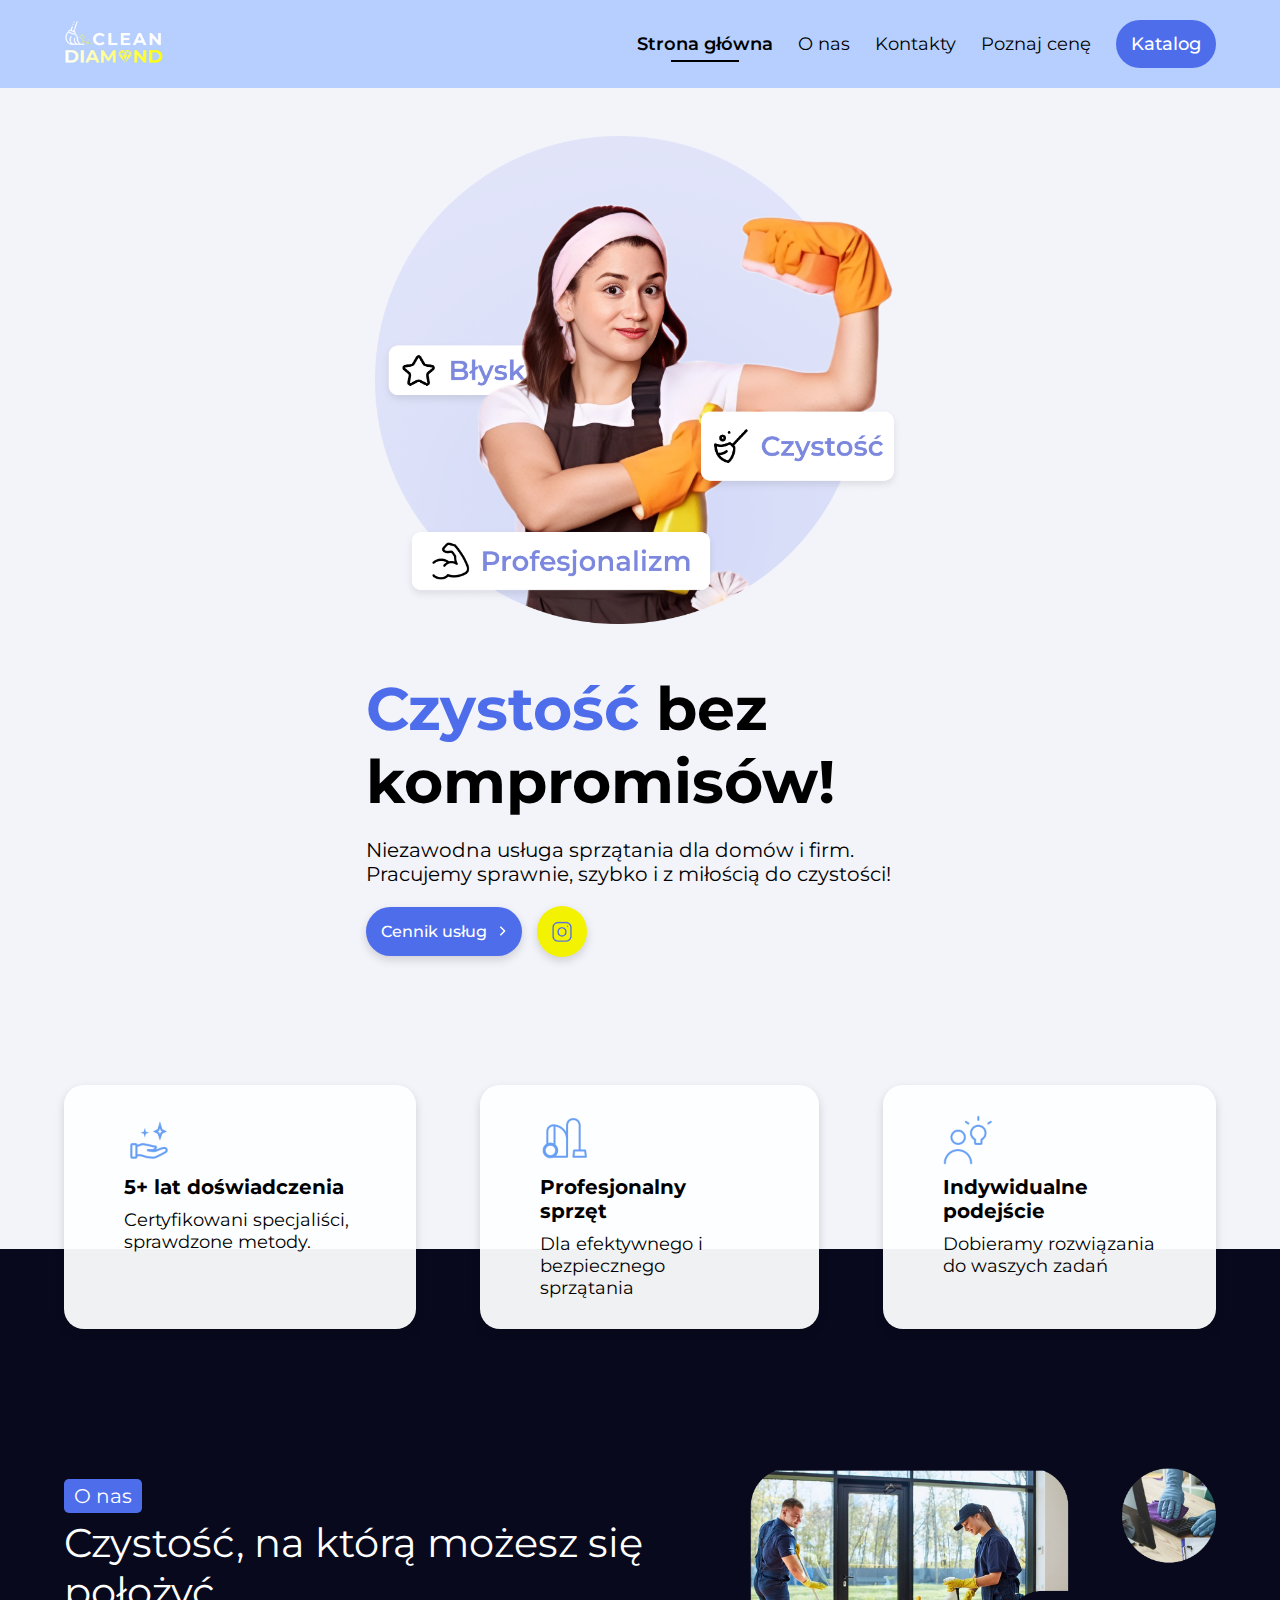
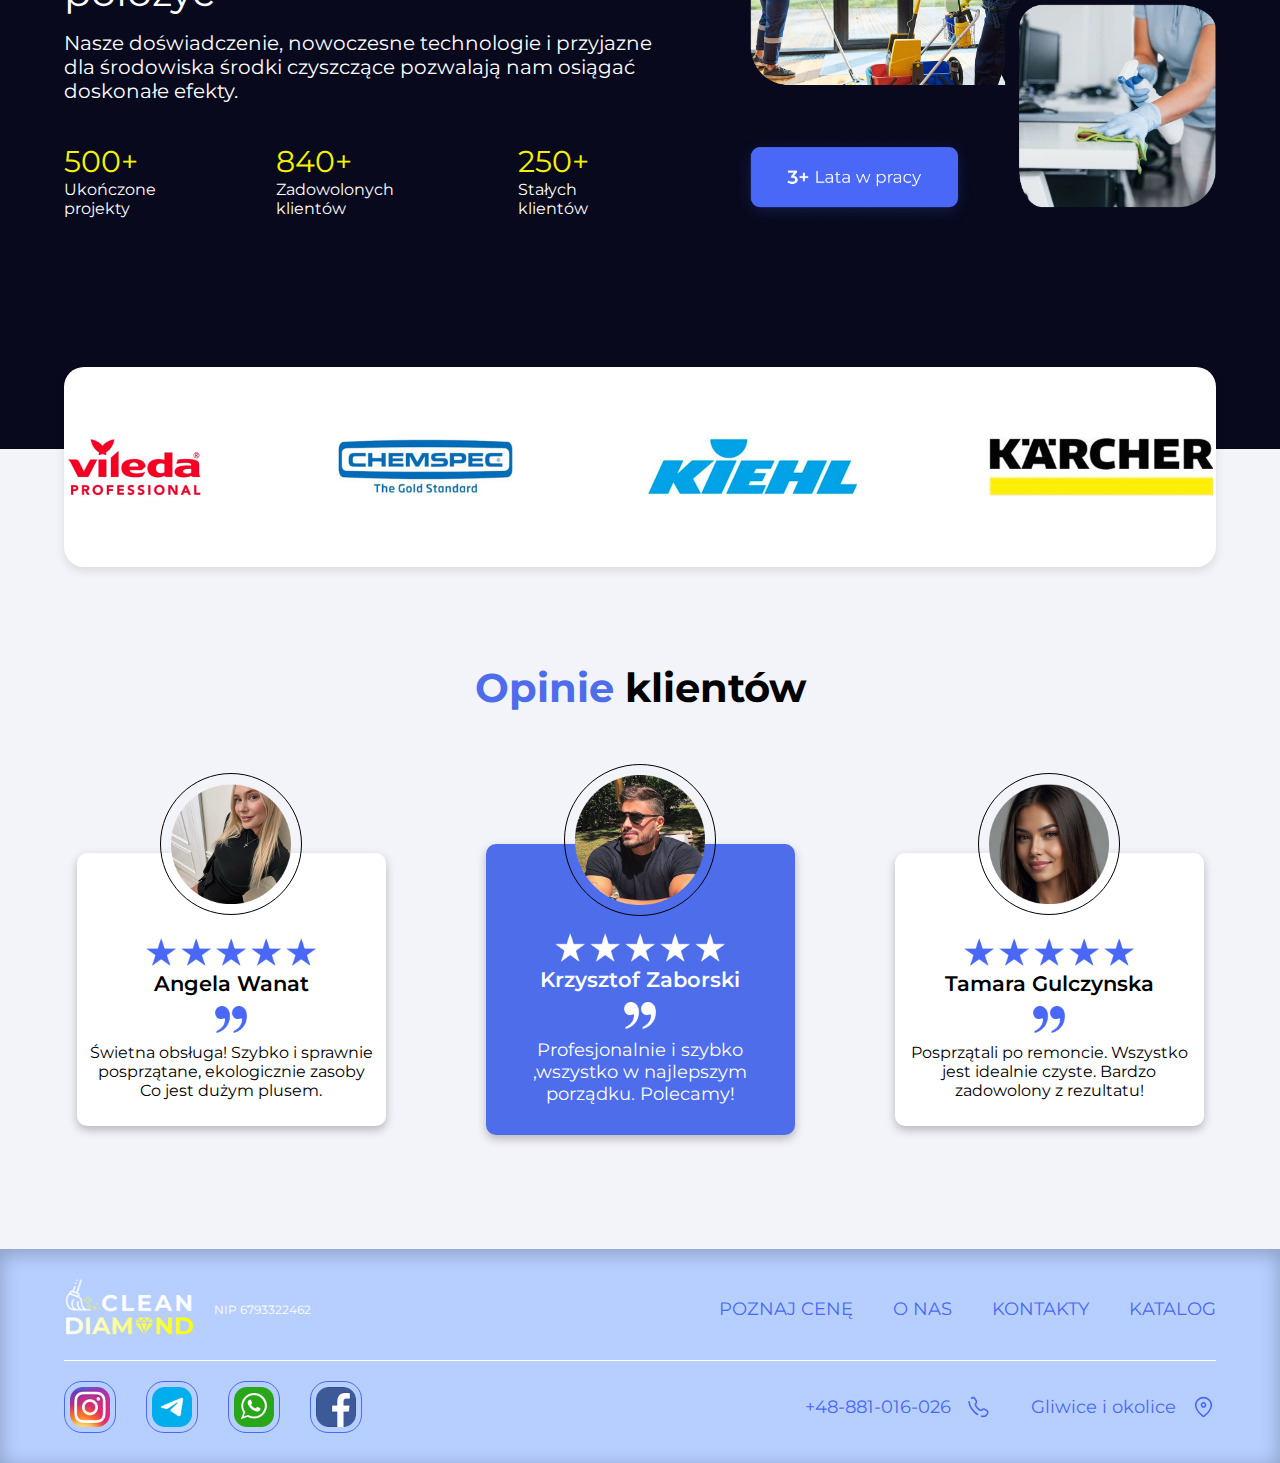
==== index.html @ 306d8b42 "fix" ====
<!DOCTYPE html>
<html lang="en">

<head>
  <meta charset="UTF-8">
  <meta name="viewport" content="width=device-width, initial-scale=1.0">
  <title>Clean Diamond</title>
  <link rel="stylesheet" href="css/index.css">
  <link rel="stylesheet" href="css/styles.css">
</head>

<body>
  <header class="header__wrapper">
    <div class="container">
      <nav class="navbar">
        <div class="navbar__logo">
          <img src="imgs/logo.png" alt="">
        </div>
        <div class="navbar__info">
          <a class="navbar__info_number" href="tel:+48881016026">
            <p class="navbar__info_number_phone">+48-881-016-026</p>
            <img src="icons/phone.svg" alt="">
          </a>
          <a class="navbar__info_location" href="https://www.google.com/maps" target="_blank">
            <p class="navbar__info_location_text">Gliwice i okolice</p>
            <img src="icons/location.png" alt="">
          </a>
        </div>
        <div class="navbar__buttons">
          <ul class="navbar__links">
            <a href="index.html" class="navbar__link navbar__active">
              <li>Strona główna</li>
            </a>
            <a href="pages/about.html" class="navbar__link">
              <li>O nas</li>
            </a>
            <a href="pages/contact.html" class="navbar__link">
              <li>Kontakty</li>
            </a>
            <a href="pages/priceCalculator.html" class="navbar__link">
              <li>Poznaj cenę</li>
            </a>
            <a class="navbar__btn" href="pages/services.html">Katalog</a>
          </ul>
        </div>
        <button class="navbar__burger_btn">
          <img src="icons/burger_icon.png" alt="">
        </button>
      </nav>
    </div>
    <div class="header__mini_wrapper">
      <div class="header__mini_container">
        <a class="header__mini_catalog_btn" href="pages/services.html">Katalog</a>
        <div class="headerr__mini_links_container">
          <a class="header__mini_link" href="index.html">
            <div class="header__mini_link_info">
              <img src="icons/home_icon.png" alt="">
              <p class="header__mini_link_info_text header__mini_active">Strona główna</p>
            </div>
            <img src="icons/arrow_right.svg" alt="">
          </a>
          <a class="header__mini_link" href="pages/about.html">
            <div class="header__mini_link_info">
              <img src="icons/info_icon.png" alt="">
              <p class="header__mini_link_info_text">O nas</p>
            </div>
            <img src="icons/arrow_right.svg" alt="">
          </a>
          <a class="header__mini_link" href="pages/contact.html">
            <div class="header__mini_link_info">
              <img src="icons/phone_icon.svg" alt="">
              <p class="header__mini_link_info_text">Kontakty</p>
            </div>
            <img src="icons/arrow_right.svg" alt="">
          </a>
          <a class="header__mini_link" href="pages/priceCalculator.html">
            <div class="header__mini_link_info">
              <img src="icons/calculator_icon.png" alt="">
              <p class="header__mini_link_info_text">Poznaj cenę</p>
            </div>
            <img src="icons/arrow_right.svg" alt="">
          </a>
          <a class="header__mini_link" href="tel:+48881016026">
            <div class="header__mini_info_number">
              <p class="header__mini_info_number_phone">+48-881-016-026</p>
              <img src="icons/phone.svg" alt="">
            </div>
          </a>
          <a class="header__mini_link" href="https://www.google.com/maps" target="_blank">
            <div class="header__mini_info_location">
              <p class="header__mini_info_location_text">Gliwice i okolice</p>
              <img src="icons/location.png" alt="">
            </div>
          </a>
        </div>
      </div>
    </div>
  </header>
  <section class="hero__wrapper_home">
    <div class="container hero__container_home">
      <div class="hero__container_content_home">
        <div class="hero__info_container_home">
          <h1 class="hero__info_title_home"><span>Czystość</span> bez kompromisów!</h1>
          <p class="hero__info_desc_home">Niezawodna usługa sprzątania dla domów i firm. Pracujemy sprawnie, szybko i z miłością do czystości!</p>
          <div class="hero__info_btns_home">
            <a href="#" class="hero__info_price_btn_home">
              <p class="hero__info_price_btn_text">Cennik usług</p>
              <img src="icons/arrow_right_white.svg" alt="">
            </a>
            <a href="#" class="hero__info_inst_btn_home">
              <img src="icons/instagram_blue.png" alt="">
            </a>
          </div>
        </div>
        <div class="hero__img_container_home">
          <img src="imgs/home_hero_img.png" alt="">
        </div>
      </div>
      <div class="experience__cards_container">
        <div class="experience__card">
          <img src="icons/hand_icon.png" alt="">
          <h5 class="experience__card_title">5+ lat doświadczenia</h5>
          <p class="experience__card_desc">Certyfikowani specjaliści, sprawdzone metody.</p>
        </div>
        <div class="experience__card">
          <img src="icons/vacuum_cleaner_icon.png" alt="">
          <h5 class="experience__card_title">Profesjonalny sprzęt</h5>
          <p class="experience__card_desc">Dla efektywnego 
            i bezpiecznego sprzątania</p>
        </div>
        <div class="experience__card">
          <img src="icons/idea_icon.png" alt="">
          <h5 class="experience__card_title">Indywidualne podejście</h5>
          <p class="experience__card_desc">Dobieramy rozwiązania do waszych zadań</p>
        </div>
      </div>
    </div>
  </section>
  <section class="experience__wrapper">
    <div class="container experience__container">
      <div class="experience__info_container">
        <div class="experience__info_text_container">
          <div class="experience__info_top_text">
            <div class="experience__info_text_title_container">
              <p class="experience__info_text_about">O nas</p>
              <h4 class="experience__info_text_title">Czystość, na którą możesz się położyć</h4>
            </div>
            <p class="experience__info_text_desc">Nasze doświadczenie, nowoczesne technologie i przyjazne dla środowiska środki czyszczące pozwalają nam osiągać doskonałe efekty.</p>
          </div>
          <div class="experience__info_experience_container">
            <div class="experience__info_experience">
              <h4 class="experience__info_experience_title">500+</h4>
              <p class="experience__info_experience_desc">Ukończone projekty</p>
            </div>
            <div class="experience__info_experience">
              <h4 class="experience__info_experience_title">840+</h4>
              <p class="experience__info_experience_desc">Zadowolonych klientów</p>
            </div>
            <div class="experience__info_experience">
              <h4 class="experience__info_experience_title">250+</h4>
              <p class="experience__info_experience_desc">Stałych  klientów</p>
            </div>
          </div>
        </div>

        <div class="experience__info_img_container">
          <img src="imgs/experience_img.png" alt="">
        </div>
      </div>
    </div>
  </section>
  <section class="reviews__wrapper">
    <div class="container reviews__container">
      <div class="experience__companies_container">
        <div class="experience__company">
          <img src="imgs/vileda_img.png" alt="">
        </div>
        <div class="experience__company">
          <img src="imgs/chempspec_img.png" alt="">
        </div>
        <div class="experience__company">
          <img src="imgs/kiehl_img.png" alt="">
        </div>
        <div class="experience__company">
          <img src="imgs/karcher_img.png" alt="">
        </div>
      </div>
      <div class="reviews__content">
        <h4 class="reviews__title"><span>Opinie</span> klientów</h4>
        <div class="reviews__cards__container">
          <div class="review__card">
            <div class="review__card_img">
              <img src="imgs/blone_woman_img.png" alt="">
            </div>
            <div class="review__name">
              <div class="review__rating">
                <img src="icons/star_icon.png" alt="">
                <img src="icons/star_icon.png" alt="">
                <img src="icons/star_icon.png" alt="">
                <img src="icons/star_icon.png" alt="">
                <img src="icons/star_icon.png" alt="">
              </div>
            <h4 class="review__person_name">Angela Wanat</h4>
            </div>
            <img src="icons/quotes_icon.png" alt="">
            <p class="review__text">Świetna obsługa! Szybko i sprawnie posprzątane, ekologicznie zasoby Co jest dużym plusem.</p>
          </div>
          <div class="review__card review__card_main">
            <div class="review__card_img">
              <img src="imgs/review_guy_img.png" alt="">
            </div>
            <div class="review__name">
              <div class="review__rating">
                <img src="icons/star_white_icon.png" alt="">
                <img src="icons/star_white_icon.png" alt="">
                <img src="icons/star_white_icon.png" alt="">
                <img src="icons/star_white_icon.png" alt="">
                <img src="icons/star_white_icon.png" alt="">
              </div>
            <h4 class="review__person_name review__person_name_main">Krzysztof Zaborski</h4>
            </div>
            <img src="icons/quotes_white_icon.png" alt="">
            <p class="review__text review__text_main">Profesjonalnie i szybko ,wszystko w najlepszym porządku. Polecamy!</p>
          </div>
          <div class="review__card">
            <div class="review__card_img">
              <img src="imgs/brunette_woman_img.png" alt="">
            </div>
            <div class="review__name">
              <div class="review__rating">
                <img src="icons/star_icon.png" alt="">
                <img src="icons/star_icon.png" alt="">
                <img src="icons/star_icon.png" alt="">
                <img src="icons/star_icon.png" alt="">
                <img src="icons/star_icon.png" alt="">
              </div>
            <h4 class="review__person_name">Tamara Gulczynska</h4>
            </div>
            <img src="icons/quotes_icon.png" alt="">
            <p class="review__text">Posprzątali po remoncie. Wszystko jest idealnie  czyste. Bardzo zadowolony z rezultatu!</p>
          </div>
        </div>
      </div>
    </div>
  </section>
  <footer class="footer__wrapper">
    <div class="container footer__container">
      <div class="footer__top">
        <div class="footer__top_logo">
          <img src="imgs/logo.png" alt="">
          <p class="footer__top_nip">NIP <span>679</span><span>332</span><span>2462</span></p>
        </div>
        <div class="footer__links_top">
          <a class="footer__link_top" href="pages/priceCalculator.html">Poznaj cenę</a>
          <a class="footer__link_top" href="pages/about.html">O nas</a>
          <a class="footer__link_top" href="pages/contact.html">Kontakty</a>
          <a class="footer__link_top" href="pages/services.html">Katalog</a>
        </div>
      </div>
      <div class="footer__divider"></div>
      <div class="footer__bottom">
        <div class="footer__bottom_socials">
          <a class="footer__bottom_social" href="#">
            <img src="icons/instagram_default.png" alt="">
          </a>
          <a class="footer__bottom_social" href="#">
            <img src="icons/telegram_default.png" alt="">
          </a>
          <a class="footer__bottom_social" href="#">
            <img src="icons/whatapp_default.png" alt="">
          </a>
          <a class="footer__bottom_social" href="#">
            <img src="icons/facebook_default.png" alt="">
          </a>
        </div>
        <div class="footer__links_bottom">
          <a class="footer__link_bottom" href="tel:+48881016026">
            <p class="footer__link_phone"><span>+48-881</span><span>-016-026</span></p>
            <img src="icons/phone_darkblue_icon.svg" alt="">
          </a>
          <a class="footer__link_bottom" href="https://www.google.com/maps" target="_blank">
            <p class="footer__link_location">Gliwice i okolice</p>
            <img src="icons/location_darkblue_icon.svg" alt="">
          </a>
        </div>
      </div>
    </div>
  </footer>

  <script src="js/navbarHandler.js" defer></script>

</body>

</html>
---- css/index.css ----
@import url('https://fonts.googleapis.com/css2?family=Montserrat:ital,wght@0,100..900;1,100..900&display=swap');

:root {
  --clr-white: #fff;
  --clr-black: #000;
  --clr-lightblue: #B6CFFF;
  --clr-blue: #4D6DEB;
  --clr-darkblue: #08091D;
  --clr-grey: #F3F3FA;
  --clr-darkgrey: #888888;
  --clr-yellow: #F3F301;
  --clr-lightgreen: #ECF2F0;
}

* {
  margin: 0;
  padding: 0;
  font-family: "Montserrat", serif;
  list-style: none;
  text-decoration: none;
  box-sizing: border-box;
}

html, body {
  margin: 0;
  padding: 0;
  height: 100%;
}

html {
  scroll-behavior: smooth;
}

html::-webkit-scrollbar {
  display: none;
}

body {
  background-color: var(--clr-grey);
}

a {
  color: var(--clr-black);
}

img,
picture,
video,
canvas,
svg {
  display: block;
  max-width: 100%;
  user-select: none;
  -webkit-user-drag: none;
}

button {
  display: inline-block;
  padding: 0;
  border: none;
  background: none;
  cursor: pointer;
}

.container {
  height: 100%;
  width: 100%;
  margin-left: auto;
  margin-right: auto;
  padding: 0 4rem;
}

.overflow_hidden {
  overflow: hidden;
}

@media (min-width: 475px) {
  .container {
    max-width: 475px;
  }
}

@media (min-width: 640px) {
  .container {
    max-width: 640px;
  }
}

@media (min-width: 768px) {
  .container {
    max-width: 768px;
  }
}

@media (min-width: 1024px) {
  .container {
    max-width: 1024px;
  }
}

@media (min-width: 1280px) {
  .container {
    max-width: 1280px;
  }
}

@media (min-width: 1536px) {
  .container {
    max-width: 1536px;
  }
}
---- css/styles.css ----
.header__wrapper {
  background-color: var(--clr-lightblue);
  height: 88px;
  width: 100%;
  z-index: 10;
}

.navbar {
  display: flex;
  align-items: center;
  justify-content: space-between;
  position: relative;
  height: 100%;
}

.navbar__logo img {
  width: 100%;
  height: 100%;
  max-width: 100px;
  max-height: 47px;
}

.navbar__info {
  display: flex;
  align-items: center;
  gap: 40px;
}

.navbar__info_number,
.navbar__info_location {
  display: flex;
  align-items: center;
  gap: 15px;
}

.navbar__info_number img,
.navbar__info_location img {
  width: 100%;
  height: 100%;
  max-width: 25px;
  max-height: 25px;
}

.navbar__info_number_phone,
.navbar__info_location_text {
  text-wrap: nowrap;
  font-size: 18px;
}

.navbar__buttons {
  display: flex;
  align-items: center;
}

.navbar__links {
  display: flex;
  align-items: center;
  height: 100%;
  gap: 25px;
}

.navbar__link {
  font-size: 18px;
  font-weight: 400;
  padding: 5px 0;
  position: relative;
  text-decoration: none;
}

.navbar__link::after {
  content: "";
  position: absolute;
  bottom: -2px;
  left: 50%;
  width: 0;
  height: 2px;
  background-color: var(--clr-black);
  transition: width 0.3s ease-in-out, left 0.3s ease-in-out;
}

.navbar__link:hover::after {
  width: 50%;
  left: 25%;
}

.navbar__active {
  font-weight: 600;
  position: relative;
}

.navbar__active::after {
  content: "";
  position: absolute;
  bottom: -2px;
  left: 25%;
  width: 50%;
  height: 2px;
  background-color: var(--clr-black);
}

.navbar__active:hover::after {
  width: 50%;
  left: 25%;
}

.navbar__btn {
  background-color: var(--clr-blue);
  border-radius: 45px;
  padding: 13px 15px;
  font-size: 18px;
  color: var(--clr-white);
  font-weight: 500;
}

.navbar__burger_btn {
  display: none;
}

.header__mini_wrapper {
  display: none;
  position: absolute;
  width: 100%;
  height: 100%;
  justify-content: center;
  background-color: rgba(243, 243, 250, 0.95);
  z-index: 10;
}

.header__mini_wrapper.open {
  display: flex;
}

.header__mini_container {
  width: 100%;
  padding: 20px;
  display: flex;
  flex-direction: column;
  gap: 20px;
}

.header__mini_catalog_btn {
  text-align: center;
  background-color: var(--clr-blue);
  color: var(--clr-white);
  border-radius: 5px;
  font-size: 18px;
  padding: 13px 55px;
  font-weight: 500;
}

.headerr__mini_links_container {
  display: flex;
  flex-direction: column;
  gap: 10px;
}

.header__mini_link {
  display: flex;
  align-items: center;
  justify-content: space-between;
  padding: 10px 20px;
  background-color: var(--clr-white);
  border-radius: 5px;
}

.header__mini_link > img {
  width: 100%;
  height: 100%;
  max-width: 15px;
  max-height: 30px;
}

.header__mini_link_info {
  display: flex;
  align-items: center;
  gap: 10px;
}

.header__mini_link_info img {
  width: 100%;
  height: 100%;
  max-width: 30px;
  max-height: 30px;
}

.header__mini_link_info_text {
  font-size: 18px;
}

.header__mini_active {
  font-weight: 600;
}

.header__mini_info {
  display: flex;
  flex-direction: column;
  gap: 5px;
}

.header__mini_info_number,
.header__mini_info_location {
  display: flex;
  align-items: center;
  justify-content: center;
  gap: 15px;
  flex: 1;
}

.header__mini_info_number img,
.header__mini_info_location img {
  width: 100%;
  height: 100%;
  max-width: 20px;
  max-height: 20px;
}

.hero__wrapper_home {
  display: flex;
}

.hero__container_home {
  display: flex;
  flex-direction: column;
}

.hero__container_content_home {
  min-height: 650px;
  height: auto;
  display: flex;
  align-items: center;
  justify-content: space-between;
  gap: 3rem;
}

.hero__img_container_home img {
  width: 100%;
  height: 100%;
  max-width: 531px;
  max-height: 531px;
}

.hero__info_container_home {
  display: flex;
  flex-direction: column;
  gap: 20px;
  max-width: 549px;
  width: 100%;
}

.hero__info_title_home {
  font-size: 60px;
  width: 100%;
  overflow-wrap: anywhere;
}

.hero__info_title_home span {
  color: var(--clr-blue);
}

.hero__info_desc_home {
  font-size: 20px;
}

.hero__info_btns_home {
  display: flex;
  align-items: center;
  gap: 15px;
}

.hero__info_price_btn_home {
  display: flex;
  align-items: center;
  background-color: var(--clr-blue);
  padding: 15px;
  color: var(--clr-white);
  border-radius: 45px;
  gap: 10px;
  font-weight: 500;
  box-shadow: 0 4px 10px rgba(0, 0, 0, 0.15);
}

.hero__info_inst_btn_home {
  background-color: var(--clr-yellow);
  flex-shrink: 0;
  border-radius: 45px;
  padding: 13px;
  box-shadow: 0 4px 10px rgba(0, 0, 0, 0.15);
}

.hero__info_price_btn_home img {
  width: 100%;
  height: 100%;
  max-width: 10px;
  max-height: 20px;
}

.hero__info_inst_btn_home img {
  width: 100%;
  height: 100%;
  max-width: 25px;
  max-height: 25px;
}

.experience__wrapper {
  background-color: var(--clr-darkblue);
}

.experience__container {
  display: flex;
  flex-direction: column;
  justify-content: center;
  min-height: 800px;
  height: auto;
}

.experience__cards_container {
  position: relative;
  display: flex;
  justify-content: space-between;
  transform: translateY(5rem);
}

.experience__cards_container img {
  width: fit-content;
}

.experience__card {
  max-width: 382px;
  display: flex;
  flex-direction: column;
  gap: 10px;
  background-color: rgba(253, 254, 255, 0.95);
  border-radius: 20px;
  padding: 30px 60px;
  box-shadow: 0 4px 10px rgba(0, 0, 0, 0.15);
}

.experience__card img {
  width: 100%;
  height: 100%;
  max-width: 50px;
  max-height: 50px;
}

.experience__card_title {
  font-size: 20px;
}

.experience__card_desc {
  font-size: 18px;
}

.experience__info_container {
  display: flex;
  align-items: center;
  justify-content: space-between;
}

.experience__info_text_container {
  max-width: 609px;
  display: flex;
  flex-direction: column;
  gap: 40px;
}

.experience__info_top_text {
  display: flex;
  flex-direction: column;
  gap: 15px;
}

.experience__info_text_title_container {
  display: flex;
  flex-direction: column;
  gap: 5px;
}

.experience__info_text_about {
  background-color: var(--clr-blue);
  border-radius: 5px;
  padding: 5px 10px;
  color: var(--clr-white);
  width: fit-content;
  font-size: 20px;
}

.experience__info_text_title {
  color: var(--clr-white);
  font-size: 40px;
  font-weight: 400;
}

.experience__info_text_desc {
  font-size: 20px;
  color: var(--clr-white);
}

.experience__info_img_container {
  flex-shrink: 0;
}

.experience__info_img_container img {
  width: 100%;
  height: 100%;
  max-width: 494px;
  max-height: 361px;
}

.experience__info_experience_container {
  display: flex;
  align-items: center;
  width: 100%;
  gap: 50px;
}

.experience__info_experience {
  display: flex;
  flex-direction: column;
}

.experience__info_experience_title {
  color: var(--clr-yellow);
  font-size: 30px;
  font-weight: 400;
}

.experience__info_experience_desc {
  font-size: 16px;
  color: var(--clr-white);
  max-width: 90%;
}

.experience__companies_container {
  left: 0;
  top: 0;
  position: relative;
  transform: translateY(-6rem);
  width: 100%;
  background-color: var(--clr-white);
  display: flex;
  align-items: center;
  justify-content: center;
  flex-wrap: wrap;
  gap: 130px;
  border-radius: 20px;
  padding: 70px 0;
  box-shadow: 0 4px 10px rgba(0, 0, 0, 0.1);
}

.experience__company img {
  width: 100%;
  height: 100%;
  max-width: 226px;
  max-height: 60px;
}

.reviews__wrapper {
  min-height: 800px;
  height: auto;
  display: flex;
}

.reviews__container {
  position: relative;
  display: flex;
  flex-direction: column;
  justify-content: center;
  height: auto;
}

.reviews__content {
  display: flex;
  flex-direction: column;
  justify-content: center;
  align-items: center;
  padding: 0 0 100px 0;
  gap: 20px;
  position: relative;
}

.reviews__title {
  font-size: 40px;
  text-align: center;
  margin-bottom: 7rem;
}

.reviews__title span {
  color: var(--clr-blue);
}

.reviews__cards__container {
  display: flex;
  flex-wrap: wrap;
  align-items: center;
  justify-content: center;
  gap: 40px;
}

.review__card {
  display: flex;
  align-items: center;
  justify-content: center;
  flex-direction: column;
  gap: 10px;
  background-color: var(--clr-white);
  border-radius: 10px;
  position: relative;
  padding: 80px 10px 20px 10px;
  width: 100%;
  height: 100%;
  max-width: 309px;
  height: 273px;
  box-shadow: 0 4px 10px rgba(0, 0, 0, 0.25);
}

.review__card img {
  width: 100%;
  height: 100%;
  max-width: 44px;
  max-height: 27px;
}

.review__card_main {
  background-color: var(--clr-blue);
  height: 100%;
  height: 291px;
}

.review__card_img img {
  width: 100%;
  height: 100%;
  max-width: 120px;
  max-height: 120px;
}

.review__card_main > .review__card_img img {
  width: 100%;
  height: 100%;
  max-width: 130px;
  max-height: 130px;
}

.review__card_img {
  position: absolute;
  top: -5rem;
  padding: 10px;
  border-radius: 100px;
  border: 1px solid var(--clr-black);
  width: fit-content;
}

.review__name {
  display: flex;
  flex-direction: column;
  align-items: center;
  gap: 5px;
}

.review__rating {
  display: flex;
  align-items: center;
  justify-content: center;
  flex-wrap: wrap;
  width: 100%;
  max-width: 170px;
  gap: 5px;
}

.review__rating img {
  width: 100%;
  height: 100%;
  max-width: 30px;
  max-height: 30px;
}

.review__person_name {
  font-size: 21px;
  text-align: center;
  font-weight: 600;
}

.review__person_name_main {
  color: var(--clr-white);
}

.review__text {
  font-size: 16px;
  color: var(--clr-black);
  text-align: center;
}

.review__text_main {
  color: var(--clr-white);
  font-size: 18px;
}

.footer__wrapper {
  display: flex;
  align-items: center;
  padding: 30px 0;
  box-shadow: inset 0 4px 20px rgba(0, 0, 0, 0.25);
  background-color: var(--clr-lightblue);
  min-height: 186px;
}

.footer__container {
  display: flex;
  flex-direction: column;
  gap: 20px;
}

.footer__top,
.footer__bottom {
  display: flex;
  align-items: center;
  justify-content: space-between;
}

.footer__top_logo {
  display: flex;
  align-items: center;
  gap: 20px;
}

.footer__top_logo img {
  width: 100%;
  height: 100%;
  max-width: 130px;
  max-height: 62px;
}

.footer__top_nip {
  color: #FDFDFD;
  font-size: 12px;
}

.footer__links_top,
.footer__links_bottom {
  display: flex;
  align-items: center;
  gap: 40px;
}

.footer__link_top {
  text-transform: uppercase;
}

.footer__link_top,
.footer__link_bottom {
  color: #4968F7;
  font-size: 18px;
  display: flex;
  align-items: center;
  gap: 15px;
}

.footer__divider {
  width: 100%;
  height: 1px;
  background-color: var(--clr-white);
}

.footer__bottom_socials {
  display: flex;
  align-items: center;
  gap: 30px;
}

.footer__bottom_social {
  padding: 5px;
  border-radius: 18px;
  border: 1px solid #4968F7;
}

.footer__bottom_social img {
  width: 100%;
  height: 100%;
  max-width: 40px;
  max-height: 40px;
}

.navbar__info_number img,
.navbar__info_location img {
  width: 100%;
  height: 100%;
  max-width: 25px;
  max-height: 25px;
}

.services__wrapper {
  margin-top: 60px;
  margin-bottom: 60px;
}

.services__container {
  display: flex;
  flex-direction: column;
  gap: 50px;
}

.services__content_container {
  display: flex;
  gap: 100px;
}

.services__content_left {
  display: flex;
  flex-direction: column;
  gap: 15px;
}

.services__content_img {
  background-color: #DDE1F8;
  border-radius: 0 100px 40px 0;
  width: 358px;
  max-width: 358px;
  height: 635px;
  max-height: 635px;
  position: relative;
}

.services__content_img img {
  position: absolute;
  width: 100%;
  transform: translateX(1.5rem);
}

.services__content_left_btns {
  display: flex;
  gap: 20px;
}

.services__content_left_order_btn {
  display: flex;
  align-items: center;
  justify-content: center;
  background-color: var(--clr-blue);
  border-radius: 46px;
  padding: 20px 15px;
  color: var(--clr-white);
  box-shadow: 0 4px 10px rgba(0, 0, 0, 0.15);
  gap: 5px;
  flex: 1;
}

.services__content_left_order_btn img {
  width: 100%;
  height: 100%;
  max-width: 10px;
  max-height: 20px;
}

.services__content_left_phone {
  display: flex;
  align-items: center;
  justify-content: center;
  padding: 15px;
  border-radius: 110px;
  background-color: var(--clr-white);
  box-shadow: 0 4px 10px rgba(0, 0, 0, 0.15);
}

.services__content_right {
  flex: 3;
  display: flex;
  flex-direction: column;
  gap: 30px;
}

.service__info_container {
  display: flex;
  flex-direction: column;
  gap: 10px;
}

.service__info_main {
  display: flex;
  align-items: center;
  justify-content: space-between;
  background-color: var(--clr-white);
  flex-wrap: wrap;
  padding: 25px;
  border-radius: 10px;
  gap: 20px;
  box-shadow: 0 4px 10px rgba(0, 0, 0, 0.15);
}

.service__info_main_title {
  display: flex;
  align-items: center;
  gap: 20px;
}

.service__info_main_title img {
  width: 100%;
  height: 100%;
  max-width: 50px;
  max-height: 50px;
}

.service__info_main_title_text {
  font-size: 20px;
}

.service__info_price {
  gap: 5px;
  font-size: 20px;
  color: var(--clr-darkgrey);
  font-weight: 500;
  text-align: end;
  flex-wrap: wrap;
}

.service__info_price_variant {
  display: flex;
  align-items: center;
  justify-content: space-between;
  background-color: #F5F5F5;
  padding: 20px 25px;
  gap: 20px;
}

.service__info_price_variant_title {
  font-size: 20px;
  font-weight: 500;
}

.services__cards_container {
  display: grid;
  grid-template-columns: repeat(2, 1fr);
  gap: 20px;
}

.services__card {
  flex: 1;
  display: flex;
  align-items: center;
  padding: 20px;
  gap: 10px;
  border-radius: 20px;
  background-color: #08091D;
}

.services__card img {
  width: 100%;
  height: 100%;
  max-width: 78px;
  max-height: 78px;
}

.services__card_text {
  display: flex;
  flex-direction: column;
  gap: 10px;
  overflow-wrap: anywhere;
  width: 100%;
}

.services__card_title {
  color: var(--clr-white);
  font-size: 18px;
  font-weight: 500;
}

.services__card_desc {
  color: var(--clr-white);
  font-size: 16px;
  font-weight: 400;
  overflow-wrap: anywhere;
}

.hero__wrapper_contact {
  margin-top: 1rem;
  min-height: 90vh;
}

.hero__container_contact {
  display: flex;
  justify-content: center;
  gap: 4rem;
  position: relative;
  top: -100px;
  height: fit-content;
}

.hero__wrapper_img_contact {
  width: 100%;
  height: 300px;
  overflow: hidden;
  position: relative;
  clip-path: polygon(0 100%, 100% 60%, 100% 0, 0 0);
}

.hero__wrapper_img_contact img {
  width: 100%;
  height: 700px;
  object-fit: cover;
  transform: translateY(-20rem);
}

.hero__wrapper_img_overlay {
  position: absolute;
  width: 100%;
  height: 100%;
  z-index: 1;
  background-color: rgba(0, 0, 0, 0.2);
}

.hero__form_container {
  display: flex;
  flex-direction: column;
  height: 100%;
  gap: 15px;
  flex: 1;
  min-height: 519px;
  background-color: var(--clr-white);
  box-shadow: 0 4px 10px rgba(0, 0, 0, 0.15);
  border-radius: 15px;
  padding: 20px;
}

.hero__form_title {
  font-size: 20px;
  font-weight: 600;
}

.form__input_container {
  display: flex;
  flex-direction: column;
  gap: 5px;
}

.form__inputs__container {
  flex: 1;
  display: flex;
  flex-direction: column;
  gap: 20px;
}

.form__textarea_container {
  flex: 1;
}

.form__name_input_text {
  font-size: 14px;
  font-weight: 600;
}

.form__input_field {
  background-color: #F8F8F8;
  padding: 13px 21px;
  border-radius: 5px;
  font-size: 16px;
  color: #97969B;
  border: none;
  resize: none;
}

.form__input_field::placeholder {
  font-size: 16px;
  color: #97969B;
}

.form__input_field:focus {
  outline: none;
}

.form__textarea {
  flex: 1;
}

.form__bottom_btns {
  display: flex;
  align-items: center;
  justify-content: space-between;
}

.form__bottom_btns_agree {
  display: flex;
  align-items: center;
  gap: 10px;
}

.form__bottom_btns_agree:hover {
  cursor: pointer;
}

.form__bottom_btn_agree_text {
  font-size: 14px;
}

.form__bottom_btn_agree_text:hover {
  cursor: pointer;
}

.form__bottom_btns_send {
  background-color: var(--clr-blue);
  color: var(--clr-white);
  font-size: 18px;
  padding: 13px 15px;
  font-weight: 500;
  border-radius: 45px;
}

.form__bottom_btns_radio {
  appearance: none;
  width: 23px;
  height: 23px;
  border: 2px solid #0057ff;
  border-radius: 4px;
  flex-shrink: 0;
  display: flex;
  align-items: center;
  justify-content: center;
  cursor: pointer;
  position: relative;
  background-color: white;
}

.form__bottom_btns_radio:checked::after {
  content: '';
  width: 6px;
  height: 12px;
  border-right: 3px solid var(--clr-white);
  border-bottom: 3px solid var(--clr-white);
  position: absolute;
  top: 50%;
  left: 50%;
  transform: translate(-50%, -65%) rotate(40deg);
}


.form__bottom_btns_radio:checked {
  background-color: #0057ff;
}

.hero__info_container_contact {
  display: flex;
  align-items: flex-end;
  flex: 2;
}

.hero__info_wrapper_contact {
  display: flex;
  flex-direction: column;
  width: 100%;
  gap: 3rem;
}

.hero__info_title_container_contact {
  display: flex;
  flex-direction: column;
  gap: 5px;
}

.hero__info_title_contact {
  font-size: 40px;
}

.hero__info_title_contact span {
  color: var(--clr-blue);
}

.hero__info_desc_contact {
  font-size: 20px;
}

.hero__info_content_container {
  display: flex;
  gap: 30px;
}

.hero__info_socials {
  display: flex;
  flex-direction: column;
  gap: 30px;
}

.hero__info_social {
  display: flex;
  align-items: center;
  background-color: var(--clr-white);
  gap: 15px;
  padding: 15px 20px;
  border-radius: 15px;
  box-shadow: 0 4px 10px rgba(0, 0, 0, 0.15);
}

.hero__info_social img {
  width: 100%;
  height: 100%;
  max-width: 50px;
  max-height: 50px;
}

.hero__info_social_text {
  display: flex;
  flex-direction: column;
  gap: 10px;
  overflow-wrap: anywhere;
}

.hero__info_social_title {
  font-size: 20px;
}

.hero__info_social_desc {
  font-size: 18px;
}

.hero__info_qrcode {
  border-radius: 15px;
  flex-shrink: 0;
}

.hero__info_qrcode img {
  height: 100%;
  width: 100%;
  object-fit: cover;
  max-width: 275px;
  border-radius: 15px;
  box-shadow: 0 4px 10px rgba(0, 0, 0, 0.15);
}

.hero__wrapper_about {
  padding: 50px 0;
}

.hero__container_about {
  min-height: 70vh;
  height: auto;
  display: flex;
  align-items: center;
  gap: 50px;
}

.hero__img_container_about img {
  width: 100%;
  height: 100%;
  max-width: 503px;
  max-height: 516px;
}

.hero__content_container_about {
  display: flex;
  gap: 40px;
  flex: 2;
  flex-direction: column;
}

.hero__text_container {
  display: flex;
  flex-direction: column;
  gap: 20px;
}

.hero__content_title_container {
  display: flex;
  flex-direction: column;
  gap: 10px;
}

.hero__content_title_text {
  display: flex;
  flex-direction: column;
}

.hero__content_title_about {
  color: var(--clr-blue);
  font-size: 20px;
}

.hero__content_title_about_about {
  color: var(--clr-black);
  font-size: 40px;
}

.hero__content_title_about_about span {
  color: var(--clr-blue);
}

.hero__content_title_desc_about {
  font-size: 20px;
}

.hero__info_container_about {
  display: flex;
  justify-content: center;
  gap: 81px;
}

.hero__cards_container {
  display: flex;
  flex-direction: column;
  gap: 20px;
  flex: 2;
}

.hero__card_container {
  display: flex;
  align-items: center;
  gap: 10px;
}

.hero__card_container img {
  width: 100%;
  height: 100%;
  max-width: 70px;
  max-height: 70px;
}

.hero__card_text_container {
  display: flex;
  flex-direction: column;
}

.hero__card_title {
  color: var(--clr-blue);
  font-size: 20px;
}

.hero__card_desc {
  font-size: 16px;
}

.hero__quote_container {
  display: flex;
  flex-direction: column;
  align-items: center;
  justify-content: center;
  background-color: var(--clr-lightgreen);
  border-radius: 20px;
  padding: 20px;
  position: relative;
  flex: 1.75;
}

.hero__quote_img_top,
.hero__quote_img_bottom {
  width: 100%;
  height: 100%;
  max-width: 44px;
  max-height: 27px;
  display: flex;
  align-items: center;
  justify-content: center;
  position: absolute;
}

.hero__quote_img_top {
  top: -0.75rem;
  align-self: flex-start;
  padding-left: 0.5rem;
}

.hero__quote_img_bottom {
  bottom: -0.75rem;
  align-self: flex-end;
  padding-right: 0.5rem;
}

.hero__btns_container_about {
  display: flex;
  align-items: center;
  gap: 20px;
}

.hero__contact_btn_about {
  display: flex;
  align-items: center;
  padding: 20px 15px;
  border-radius: 45px;
  gap: 5px;
  background-color: var(--clr-blue);
  color: var(--clr-white);
  font-size: 16px;
  box-shadow: 0 4px 10px rgba(0, 0, 0, 0.15);
}

.hero__contact_btn_about img {
  width: 100%;
  height: 100%;
  max-width: 10px;
  max-height: 20px;
}

.hero__contact_phone_img_about img {
  width: 100%;
  height: 100%;
  max-width: 25px;
  max-height: 25px;
}

.hero__contact_phone_about {
  display: flex;
  align-items: center;
  gap: 10px;
}

.hero__contact_phone_img_about {
  padding: 15px;
  border-radius: 110px;
  box-shadow: 0 4px 10px rgba(0, 0, 0, 0.15);
}

.hero__contact_phone_text_about {
  display: flex;
  flex-direction: column;
}

.hero__contact_phone_title_about {
  color: var(--clr-blue);
  font-size: 16px;
}

.hero__contact_phone_desc_about {
  color: var(--clr-black);
  font-size: 18px;
}

.info__wrapper {
  width: 100%;
  position: relative;
  display: flex;
  justify-content: center;
  min-height: 300px;
}

.info__img_container {
  position: absolute;
  inset: 0;
  width: 100%;
  height: 100%;
  overflow: hidden;
  z-index: -1;
}

.info__img_container img {
  position: absolute;
  width: 100%;
  height: 100%;
  object-fit: cover;
  top: 0;
  left: 0;
}

.info__text_wrapper {
  width: 100%;
  background-color: rgba(8, 9, 29, 0.25);
  display: flex;
  align-items: center;
  justify-content: center;
  padding: 20px;
}

.info__container {
  display: flex;
  align-items: center;
  justify-content: center;
  height: 100%;
}

.info__text_container {
  display: flex;
  flex-direction: column;
  align-items: center;
  justify-content: center;
  width: 550px;
  gap: 10px;
}

.info__text_title {
  color: var(--clr-white);
  font-size: 40px;
  text-align: center;
}

.info__text_desc {
  color: var(--clr-white);
  font-size: 20px;
  text-align: center;
}

.reviews__wrapper.about {
  min-height: 0;
  padding: 10px 0;
  display: flex;
  align-items: center;
  justify-content: center;
}

.reviews__content.about {
  display: flex;
  padding: 125px 0;
}

.review__card.about {
  height: 253px;
  width: 100%;
  max-width: 241px;
  padding: 55px 10px 20px 10px;
}

.review__card_main.about {
  height: 269px;
  width: 100%;
  max-width: 242px;
  padding: 35px 10px 20px 10px;
}

.review__card_img.about {
  top: -4rem;
}

.review__card_img.about {
  width: 100%;
  height: 100%;
  max-width: 108px;
  max-height: 108px;
}

.review__name.about {
  gap: 10px;
}

.review__name.about > .review__rating img {
  width: 100%;
  height: 100%;
  max-width: 20px;
  max-height: 20px;
}

.review__person_name.about,
.review__person_name_main.about {
  font-size: 18px;
}

.review__text.about,
.review__text_main.about {
  font-size: 13px;
}

.reviews__cards__container.about {
  gap: 20px;
  display: flex;
  align-items: center;
  justify-content: center;
}

.hero__wrapper_calc {
  margin-top: 4rem;
  margin-bottom: 4rem;
  display: flex;
  flex-direction: column;
  gap: 40px;
}

.hero__title_calc_wrapper {
  background: linear-gradient(90deg, #D4EDFF, #A2BBEB);
  width: 100%;
  height: 100%;
  max-height: 168px;
  height: 168px;
}

.hero__title_calc_container {
  display: flex;
  align-items: center;
  position: relative;
}

.hero__title_calc_text {
  font-size: 40px;
  display: flex;
  flex-direction: column;
}

.hero__title_calc_text span {
  color: var(--clr-blue);
}

.hero__title_calc_container img {
  position: absolute;
  right: 0;
  bottom: 0;
  width: 100%;
  height: 210px;
  max-width: 483px;
  max-height: 210px;
  transform: translateX(-0.5rem)
}

.hero__content_calc_container {
  display: flex;
  gap: 50px;
}

.hero__services_lists_container {
  display: flex;
  flex-direction: column;
  gap: 20px;
}

.hero__services_list {
  background-color: var(--clr-white);
  border-radius: 10px;
  display: flex;
  flex-direction: column;
  padding: 20px 25px;
  gap: 15px;
}

.hero__services_title {
  font-size: 20px;
  color: var(--clr-black);
}

.hero__services {
  display: flex;
  flex-direction: column;
  gap: 15px;
}

.hero__service {
  display: flex;
  align-items: center;
  gap: 20px;
}

.hero__service:hover {
  cursor: pointer;
}

.hero__service_name {
  font-size: 18px;
  font-weight: 500;
  height: 100%;
  flex: 1;
  overflow-wrap: anywhere;
  border-left: 1px solid #97969B;
  padding: 8px 12px;
}

.hero__service_name:hover {
  cursor: pointer;
}

.hero__services_lists_container {
  flex: 2;
}

.hero__services_divider {
  display: flex;
  align-items: center;
  justify-content: space-between;
  padding: 20px 25px;
  background-color: var(--clr-white);
  border-radius: 10px;
  box-shadow: 0 4px 10px rgba(0, 0, 0, 0.15);
}

.hero__services_divider_title {
  font-size: 20px;
}

.hero__services_divider_input {
  background-color: #F8F8F8;
  border: none;
  border-radius: 5px;
  padding: 13px 20px;
  width: 100%;
  max-width: 200px;
  display: flex;
  align-items: center;
  justify-content: center;
  text-align: center;
  color: #97969B;
  font-size: 16px;
}

.hero__services_divider_input::placeholder {
  color: #97969B;
}

.hero__services_divider_input:focus {
  outline: none;
}

.hero__service_btn {
  appearance: none;
  width: 23px;
  height: 23px;
  border: 2px solid #0057ff;
  border-radius: 4px;
  flex-shrink: 0;
  display: flex;
  align-items: center;
  justify-content: center;
  cursor: pointer;
  position: relative;
  background-color: white;
}

.hero__service_btn:checked::after {
  content: '';
  width: 6px;
  height: 12px;
  border-right: 3px solid var(--clr-white);
  border-bottom: 3px solid var(--clr-white);
  position: absolute;
  top: 50%;
  left: 50%;
  transform: translate(-50%, -65%) rotate(40deg);
}

.hero__service_btn:checked {
  background-color: #0057ff;
}

.form__error_msg {
  color: #FF6366;
  font-size: 16px;
  font-weight: 500;
  display: none;
}

@media (max-width: 1536px) {
  .experience__cards_container {
    gap: 4rem;
  }

  .services__content_container {
    gap: 80px;
  }

  .reviews__cards__container.about {
    gap: 90px;
  }
}

@media (max-width: 1280px) {

  .hero__container_content_home {
    flex-direction: column-reverse;
    margin: 3rem 0;
  }

  .reviews__cards__container {
    gap: 100px;
  }

  .navbar__info {
    display: none;
  }

  .hero__container_contact {
    top: -50px;
  }
}

@media (max-width: 1024px) {

  .navbar__links {
    gap: 15px;
  }

  .navbar__link,
  .navbar__btn {
    font-size: 17px;
  }

  .footer__divider {
    display: none;
  }

  .footer__container {
    display: flex;
    flex-direction: column;
    gap: 30px;
  }

  .footer__top {
    flex-direction: column;
    gap: 30px;
  }

  .footer__top_logo {
    flex-direction: column;
    gap: 30px;
  }

  .footer__top_nip {
    font-size: 18px;
  }

  .footer__link_top {
    font-size: 16px;
  }

  .footer__links_top {
    flex-direction: column;
    gap: 20px;
  }

  .footer__links_bottom {
    display: none;
  }

  .footer__bottom {
    justify-content: center;
  }

  .footer__bottom_social {
    padding: 3px;
    border-radius: 18px;
    border-color: var(--clr-white);
  }

  .footer__bottom_social img {
    width: 30px;
    height: 30px;
  }

  .hero__title_calc_text {
    font-size: 25px;
  }

  .experience__card {
    flex: 1;
    min-width: 100%;
  }

  .experience__cards_container {
    flex-wrap: wrap;
  }

  .experience__info_container {
    flex-direction: column;
  }

  .experience__container {
    min-height: 1050px;
  }

  .experience__info_container {
    gap: 40px;
  }

  .experience__info_img_container {
    width: 100%;
    display: flex;
    align-items: center;
    justify-content: center;
  }

  .services__content_img {
    overflow: hidden;
    width: 100%;
    max-width: none;
    display: flex;
    align-items: center;
    justify-content: center;
  }

  .services__content_img img {
    width: 450px;
    transform: translateX(-1.5rem);
    height: 100%;
    object-fit: cover;
  }

  .services__content_container {
    flex-direction: column;
    gap: 40px;
  }

  .services__cards_container {
    grid-template-columns: repeat(1, 1fr);
  }

  .hero__info_content_container {
    flex-direction: column;
  } 

  .hero__info_qrcode img {
    width: 100%;
    max-width: none;
  }

  .hero__form_container {
    gap: 34px;
  }
  
  .form__bottom_btns_agree {
    overflow-wrap: none;
    width: 100%;
  }

  .form__bottom_btns {
    flex-direction: column;
    gap: 34px;
  }

  .form__bottom_btns_send {
    width: 100%;
  }

  .hero__info_title_contact {
    font-size: 30px;
  }

  .hero__info_desc_contact {
    font-size: 15px;
  }

  .hero__info_social_title {
    font-size: 16px;
  }

  .hero__info_social_desc {
    font-size: 16px;
  }

  .hero__container_about {
    flex-direction: column;
  }

  .hero__info_container_about {
    flex-direction: column;
    gap: 40px;
  }

  .hero__content_title {
    font-size: 30px;
  }

  .hero__content_title_desc_about,
  .hero__card_title {
    font-size: 16px;
  }

  .hero__card_desc,
  .hero__quote_text {
    font-size: 14px;
  }

  .reviews__content.about {
    padding: 100px 0 75px 0;
  }
}

@media (max-width: 768px) {

  .container {
    padding: 0 2rem;
  }

  .info__img_container img {
    object-position: -45rem;
  }

  .hero__title_calc_wrapper {
    max-height: 120px;
  }

  .header__wrapper {
    height: 80px;
  }

  .hero__content_calc_container {
    position: relative;
  }

  .hero__calc_form {
    position: absolute;
    height: fit-content;
    width: calc(100% - 2 * 32px);
    left: 32px;
    transform: translateY(-7rem);
  }

  .hero__wrapper_calc {
    margin-top: 1.5rem;
  }
  
  .hero__title_calc_container img {
    display: none;
  }

  .hero__services_lists_container {
    margin-top: 28rem;
  }

  .hero__title_calc_text {
    display: none;
  }

  .hero__content_calc_container {
    flex-direction: column;
  }

  .experience__info_experience_container {
    gap: 20px;
  }

  .hero__info_title_home {
    font-size: 40px;
  }

  .navbar__buttons {
    display: none;
  }

  .navbar__info_location {
    display: flex;
  }

  .navbar__burger_btn {
    display: inline-block;
    display: flex;
    align-items: center;
    justify-content: center;
  }

  .navbar__burger_btn img {
    width: 30px;
    height: 30px;
  }

  .service__info_main_title_text,
  .service__info_price_variant_title,
  .service__info_price {
    font-size: 18px;
  }

  .hero__container_contact {
    top: -140px;
    flex-direction: column;
  }

  .hero__info_wrapper_contact {
    gap: 1rem;
  }

  .services__card {
    padding: 10px 15px;
  }
}

@media (max-width: 640px) {

  .hero__services_divider {
    flex-direction: column;
    gap: 15px;
  }

  .hero__services_divider_input {
    max-width: none;
  }

  .experience__info_experience_container {
    gap: 0;
  }

  .services__content_img {
    overflow: visible;
  }

  .services__content_img img {
    transform: translateX(1rem);
    width: 100%;
    max-width: none;
  }

  .hero__contact_btn_about {
    justify-content: center;
    flex: 1;
  }

  .hero__contact_phone_text_about {
    display: none;
  }

  .price__main {
    display: none;
  }

  .service__info_main_title {
    gap: 10px;
  }
}

@media (max-width: 475px) {

  .navbar__info_location {
    gap: 5px;
  }

  .navbar__info_location_text {
    font-size: 14px;
  }

  .hero__contact_btn_text_about {
    font-size: 14px;
  }
}

@media (max-width: 370px) {

  .info__img_container img {
    object-position: -50rem;
  }

  .navbar__info_location img {
    display: none;
  }
}
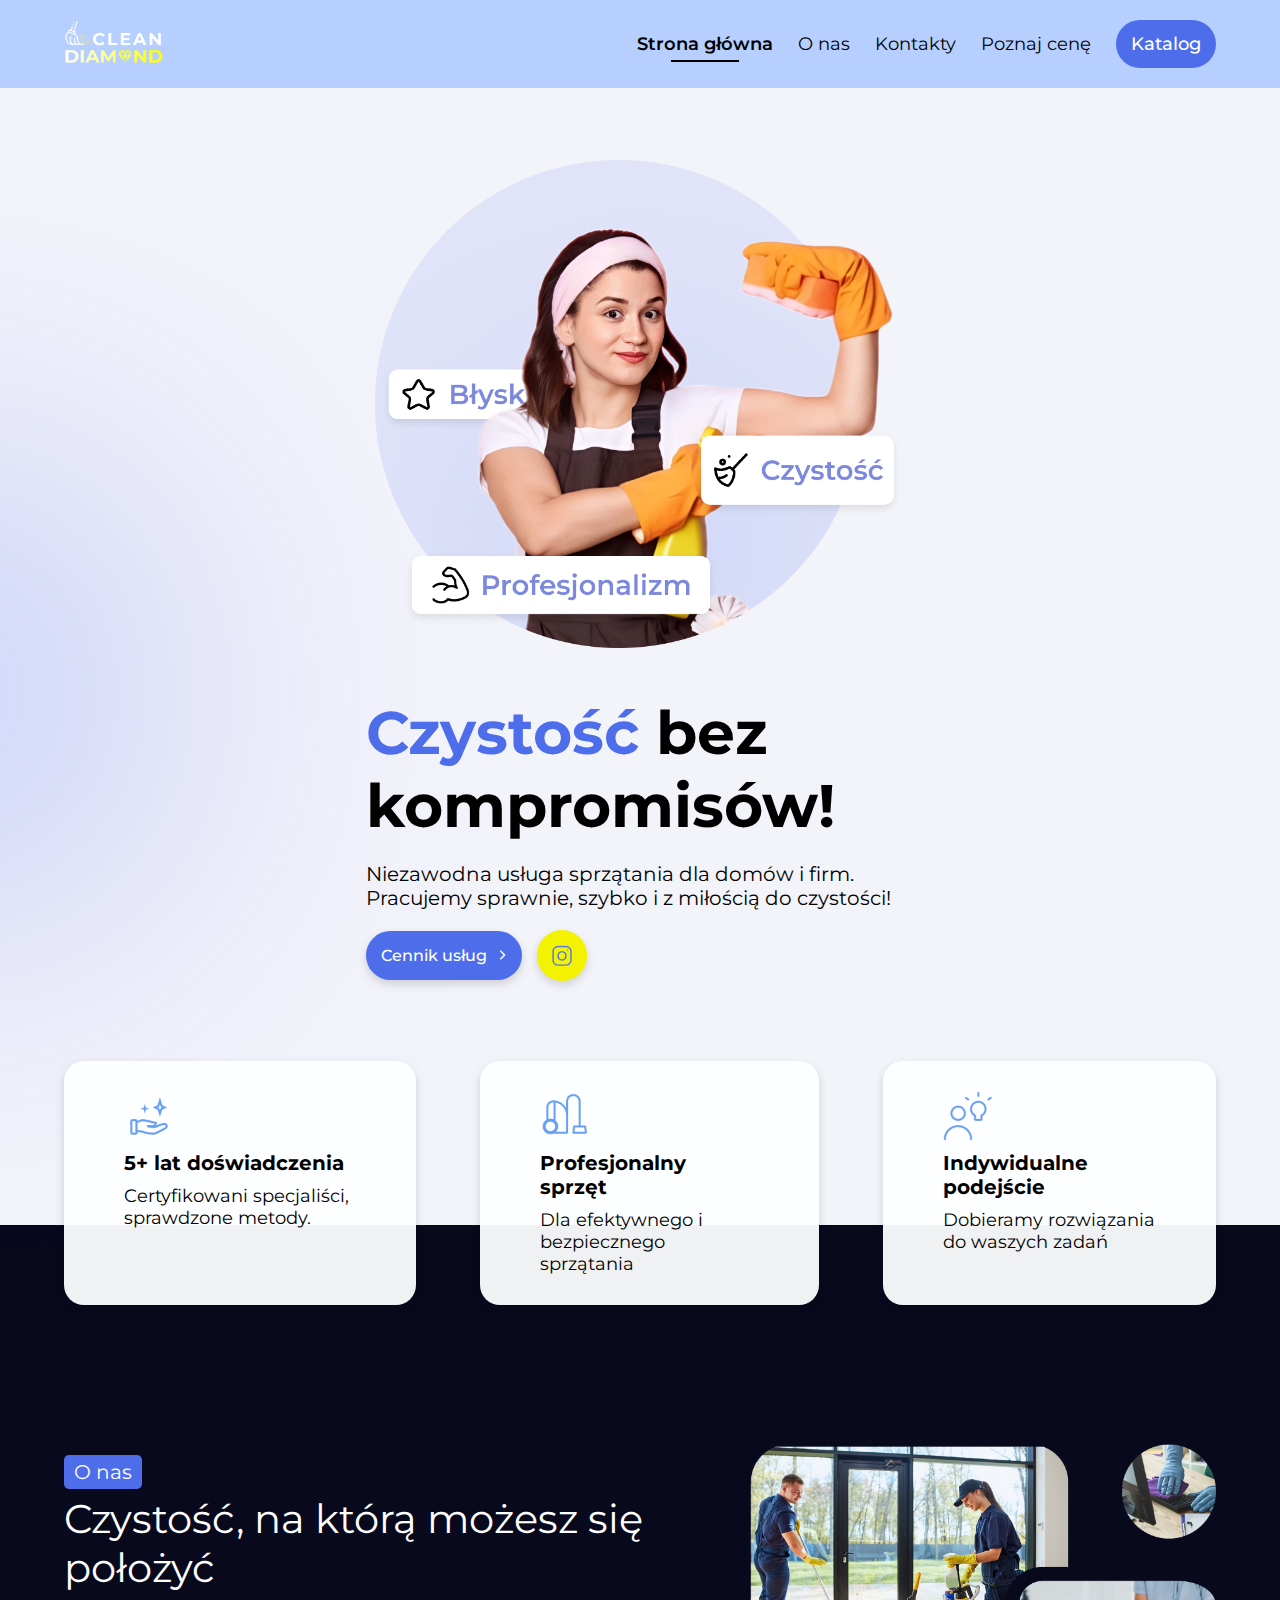
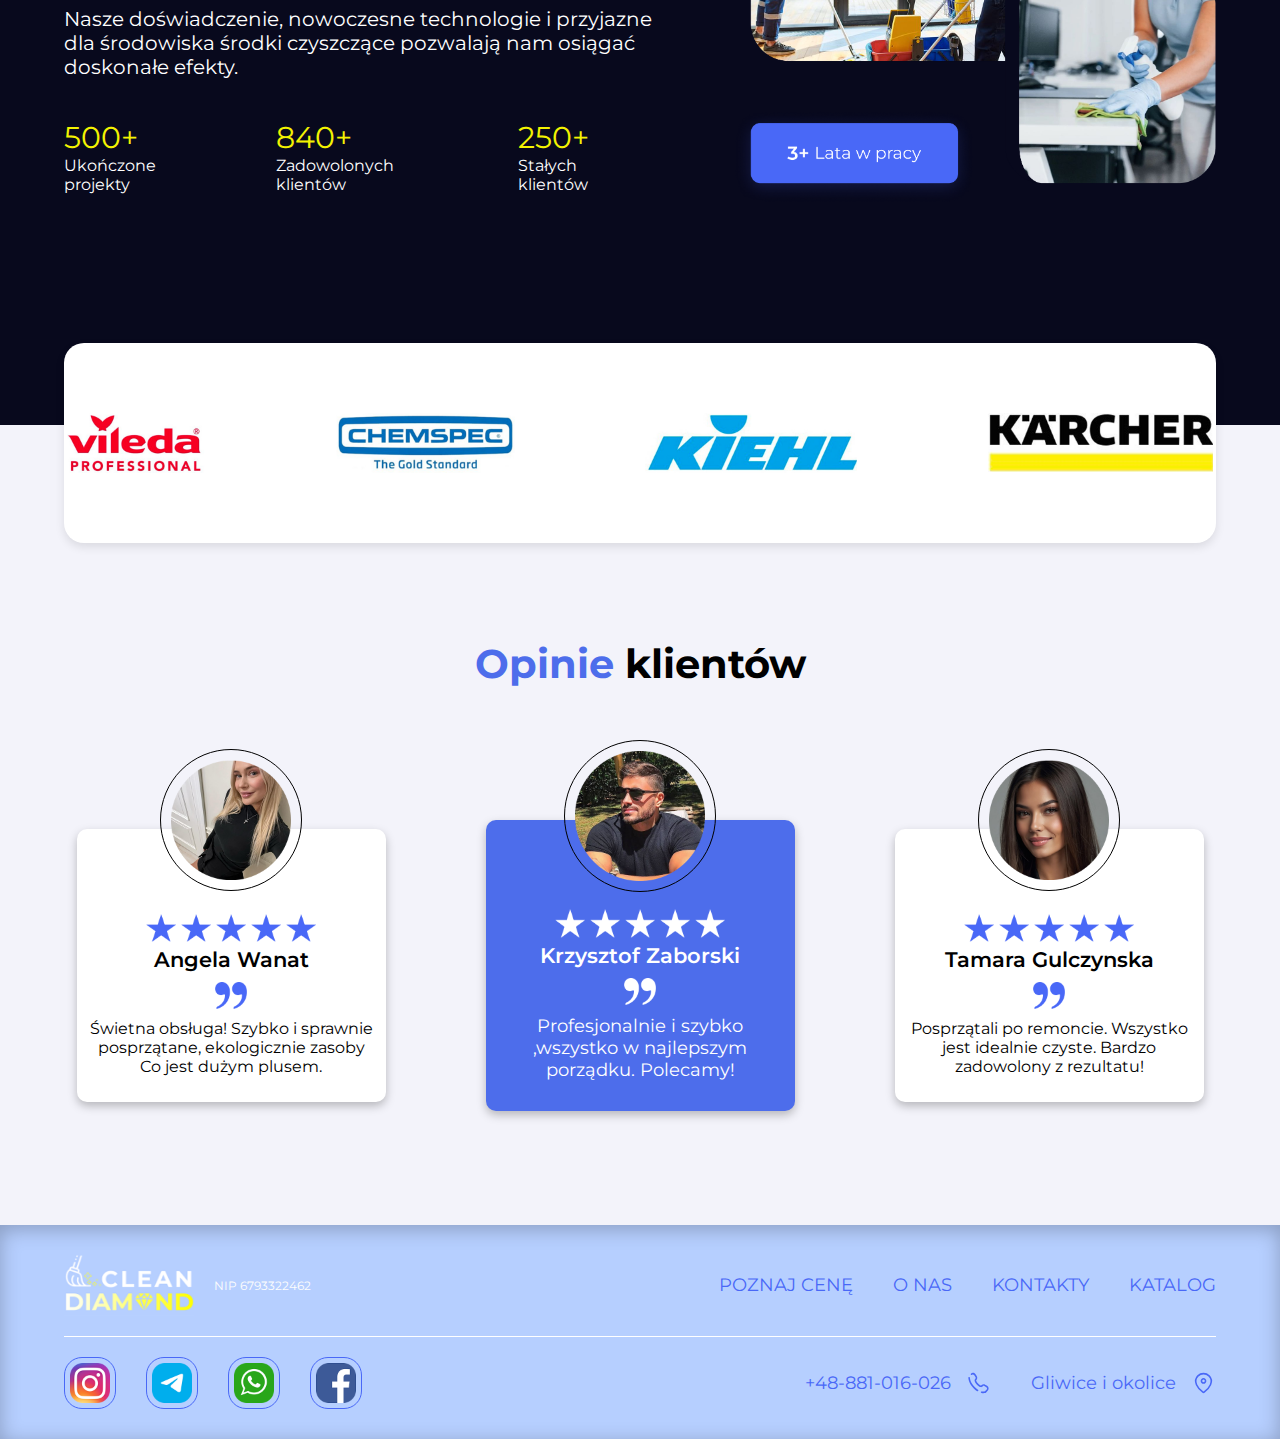
==== commit 6747b466: "fix" ====
--- a/index.html
+++ b/index.html
@@ -103,11 +103,11 @@
           <h1 class="hero__info_title_home"><span>Czystość</span> bez kompromisów!</h1>
           <p class="hero__info_desc_home">Niezawodna usługa sprzątania dla domów i firm. Pracujemy sprawnie, szybko i z miłością do czystości!</p>
           <div class="hero__info_btns_home">
-            <a href="#" class="hero__info_price_btn_home">
+            <a href="pages/priceCalculator.html" class="hero__info_price_btn_home">
               <p class="hero__info_price_btn_text">Cennik usług</p>
               <img src="icons/arrow_right_white.svg" alt="">
             </a>
-            <a href="#" class="hero__info_inst_btn_home">
+            <a href="https://www.instagram.com/cleaning.gliwice?igsh=MWJ4aXNsM245OTVhMQ==" target="_blank" class="hero__info_inst_btn_home">
               <img src="icons/instagram_blue.png" alt="">
             </a>
           </div>
@@ -260,16 +260,16 @@
       <div class="footer__divider"></div>
       <div class="footer__bottom">
         <div class="footer__bottom_socials">
-          <a class="footer__bottom_social" href="#">
+          <a class="footer__bottom_social" href="https://www.instagram.com/cleaning.gliwice?igsh=MWJ4aXNsM245OTVhMQ==" target="_blank">
             <img src="icons/instagram_default.png" alt="">
           </a>
-          <a class="footer__bottom_social" href="#">
+          <a class="footer__bottom_social" href="https://t.me//cleandiamondi" target="_blank">
             <img src="icons/telegram_default.png" alt="">
           </a>
-          <a class="footer__bottom_social" href="#">
+          <a class="footer__bottom_social" href="#" target="_blank">
             <img src="icons/whatapp_default.png" alt="">
           </a>
-          <a class="footer__bottom_social" href="#">
+          <a class="footer__bottom_social" href="https://www.facebook.com/share/14j6C7MPpZ/?mibextid=wwXIfr" target="_blank">
             <img src="icons/facebook_default.png" alt="">
           </a>
         </div>
--- a/css/styles.css
+++ b/css/styles.css
@@ -216,15 +216,65 @@
 
 .hero__wrapper_home {
   display: flex;
+  margin-top: 4.5rem;
+  position: relative;
+}
+
+.hero__wrapper_about,
+.hero__wrapper_contact,
+.hero__wrapper_calc,
+.services__wrapper {
+  position: relative;
+}
+
+.services__wrapper::before {
+  content: "";
+  position: absolute;
+  width: 250px;
+  height: 250px;
+  background: rgba(73, 104, 247);
+  border-radius: 50%;
+  filter: blur(200px);
+  top: 50%;
+  left: 0;
+  transform: translate(-75%, -160%);
+}
+
+.hero__wrapper_calc::before {
+  content: "";
+  position: absolute;
+  width: 250px;
+  height: 250px;
+  background: rgba(73, 104, 247);
+  border-radius: 50%;
+  filter: blur(200px);
+  top: 50%;
+  left: 0;
+  transform: translate(-75%, -120%);
+}
+
+.hero__wrapper_home::before,
+.hero__wrapper_about::before,
+.hero__wrapper_contact::before {
+  content: "";
+  position: absolute;
+  width: 250px;
+  height: 250px;
+  background: rgba(73, 104, 247);
+  border-radius: 50%;
+  filter: blur(200px);
+  top: 50%;
+  left: 0;
+  transform: translate(-75%, -50%);
 }
 
 .hero__container_home {
   display: flex;
   flex-direction: column;
+  position: relative;
 }
 
 .hero__container_content_home {
-  min-height: 650px;
   height: auto;
   display: flex;
   align-items: center;
@@ -344,10 +394,12 @@
 
 .experience__card_title {
   font-size: 20px;
+  overflow-wrap: anywhere;
 }
 
 .experience__card_desc {
   font-size: 18px;
+  overflow-wrap: anywhere;
 }
 
 .experience__info_container {
@@ -779,7 +831,7 @@
   justify-content: space-between;
   background-color: var(--clr-white);
   flex-wrap: wrap;
-  padding: 25px;
+  padding: 15px 25px;
   border-radius: 10px;
   gap: 20px;
   box-shadow: 0 4px 10px rgba(0, 0, 0, 0.15);
@@ -1642,7 +1694,6 @@
 
   .hero__container_content_home {
     flex-direction: column-reverse;
-    margin: 3rem 0;
   }
 
   .reviews__cards__container {
@@ -1656,9 +1707,17 @@
   .hero__container_contact {
     top: -50px;
   }
+
+  .hero__title_calc_text {
+    font-size: 35px;
+  }
 }
 
 @media (max-width: 1024px) {
+
+  .hero__title_calc_text {
+    display: none;
+  }
 
   .navbar__links {
     gap: 15px;
@@ -1719,10 +1778,6 @@
   .footer__bottom_social img {
     width: 30px;
     height: 30px;
-  }
-
-  .hero__title_calc_text {
-    font-size: 25px;
   }
 
   .experience__card {
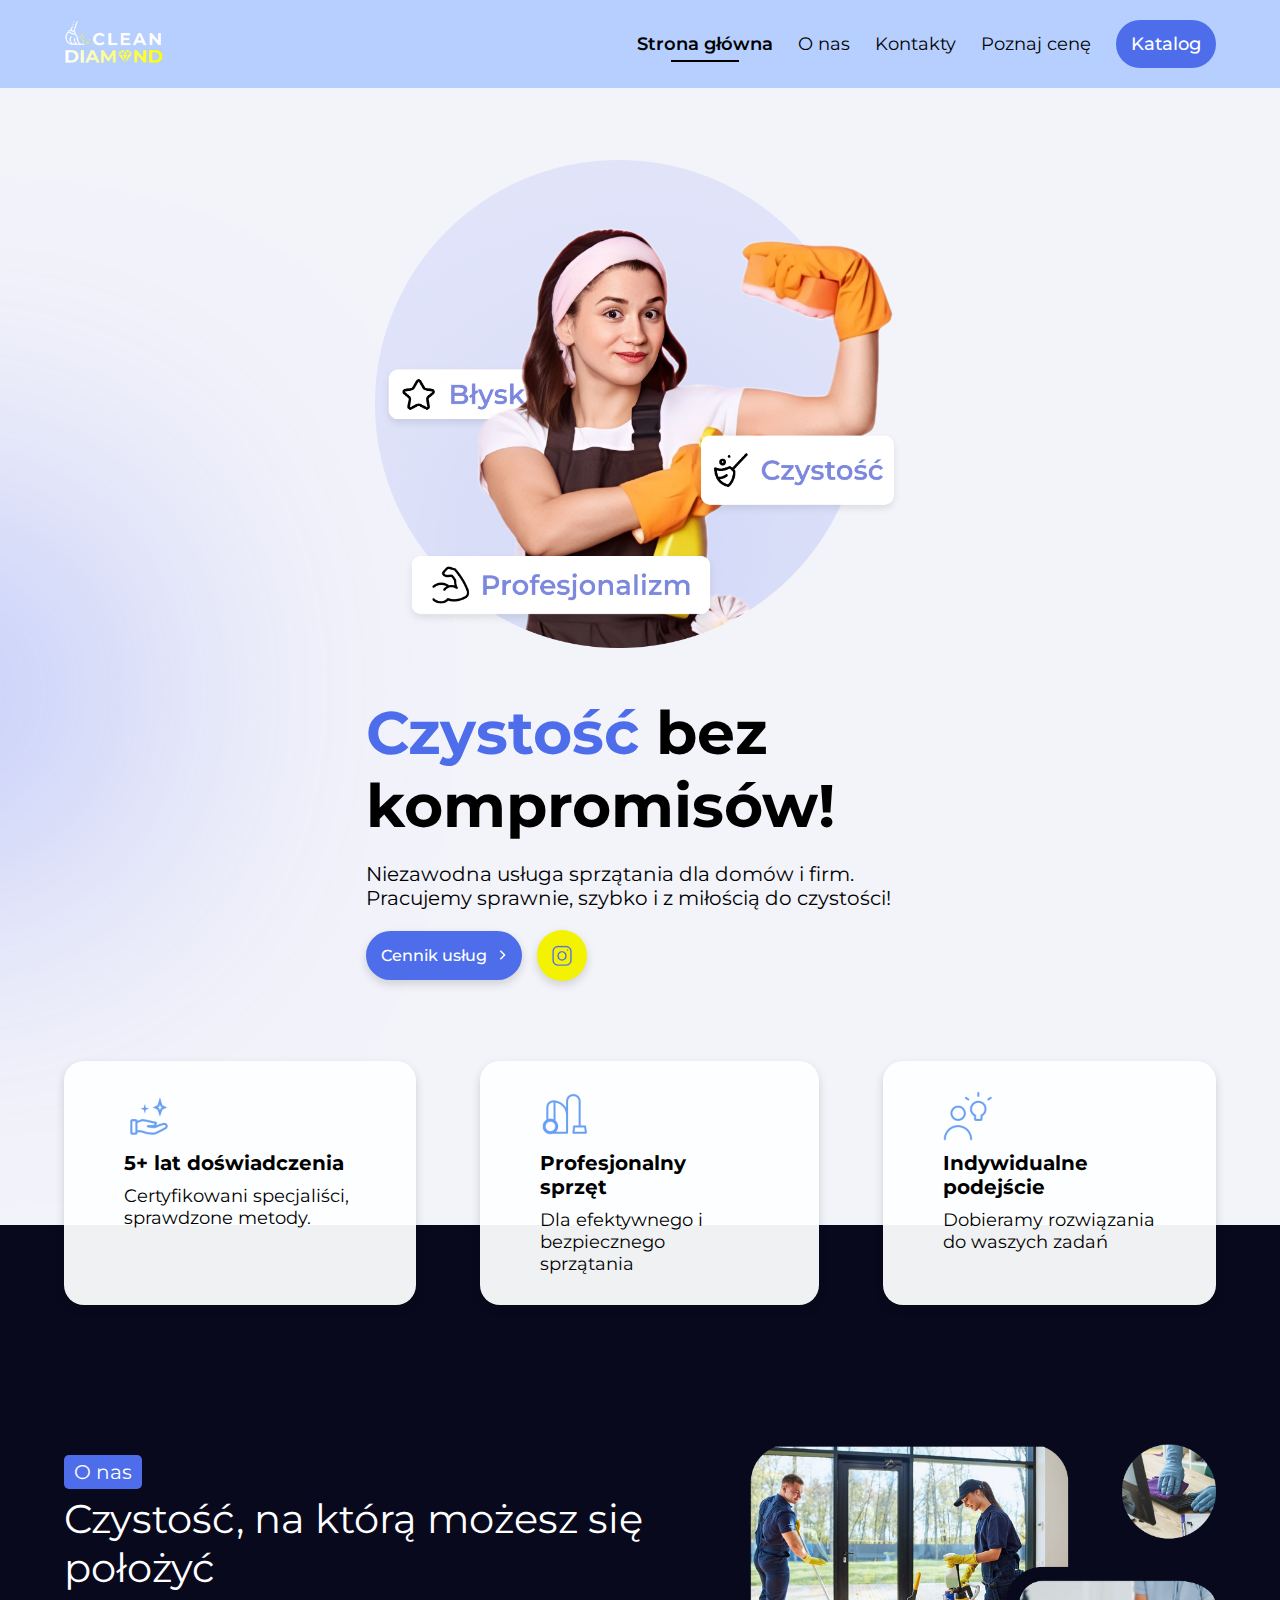
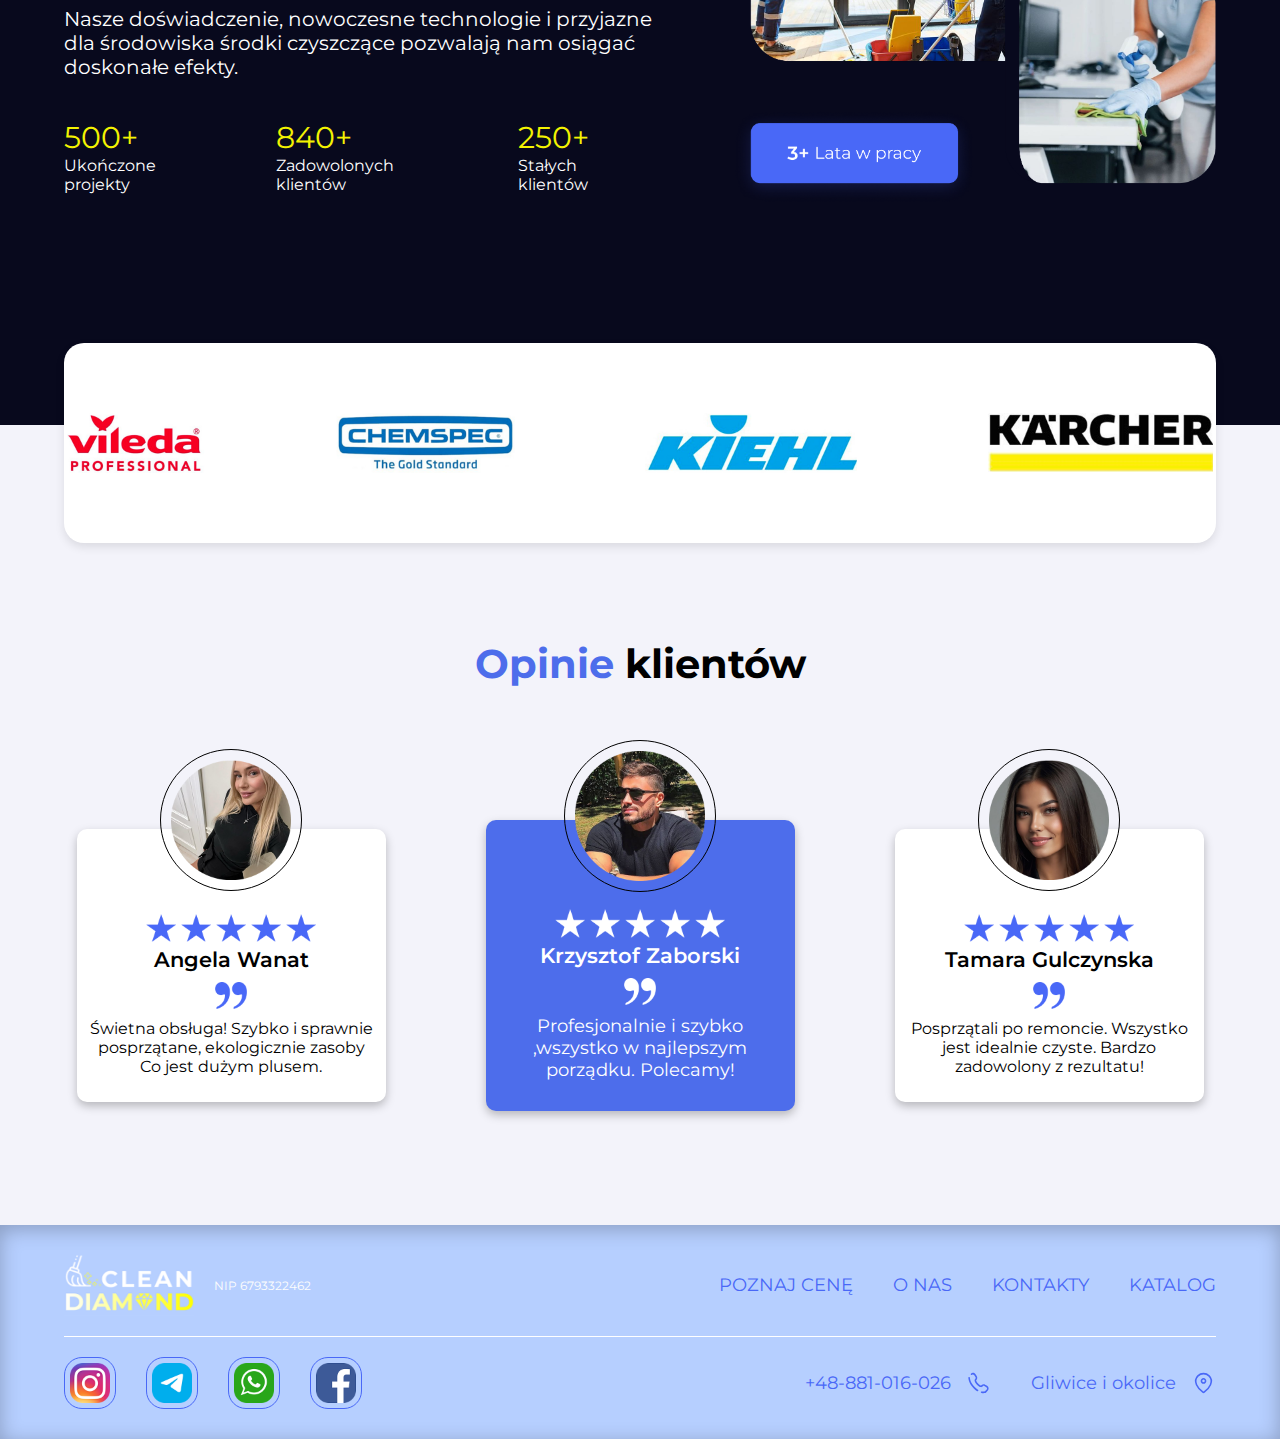
==== commit ac2a95b1: "fix" ====
--- a/index.html
+++ b/index.html
@@ -266,7 +266,7 @@
           <a class="footer__bottom_social" href="https://t.me//cleandiamondi" target="_blank">
             <img src="icons/telegram_default.png" alt="">
           </a>
-          <a class="footer__bottom_social" href="#" target="_blank">
+          <a class="footer__bottom_social" href="https://wa.me/+48881016026" target="_blank">
             <img src="icons/whatapp_default.png" alt="">
           </a>
           <a class="footer__bottom_social" href="https://www.facebook.com/share/14j6C7MPpZ/?mibextid=wwXIfr" target="_blank">
--- a/css/styles.css
+++ b/css/styles.css
@@ -234,7 +234,7 @@
   height: 250px;
   background: rgba(73, 104, 247);
   border-radius: 50%;
-  filter: blur(200px);
+  filter: blur(180px);
   top: 50%;
   left: 0;
   transform: translate(-75%, -160%);
@@ -247,7 +247,7 @@
   height: 250px;
   background: rgba(73, 104, 247);
   border-radius: 50%;
-  filter: blur(200px);
+  filter: blur(180px);
   top: 50%;
   left: 0;
   transform: translate(-75%, -120%);
@@ -262,7 +262,7 @@
   height: 250px;
   background: rgba(73, 104, 247);
   border-radius: 50%;
-  filter: blur(200px);
+  filter: blur(180px);
   top: 50%;
   left: 0;
   transform: translate(-75%, -50%);
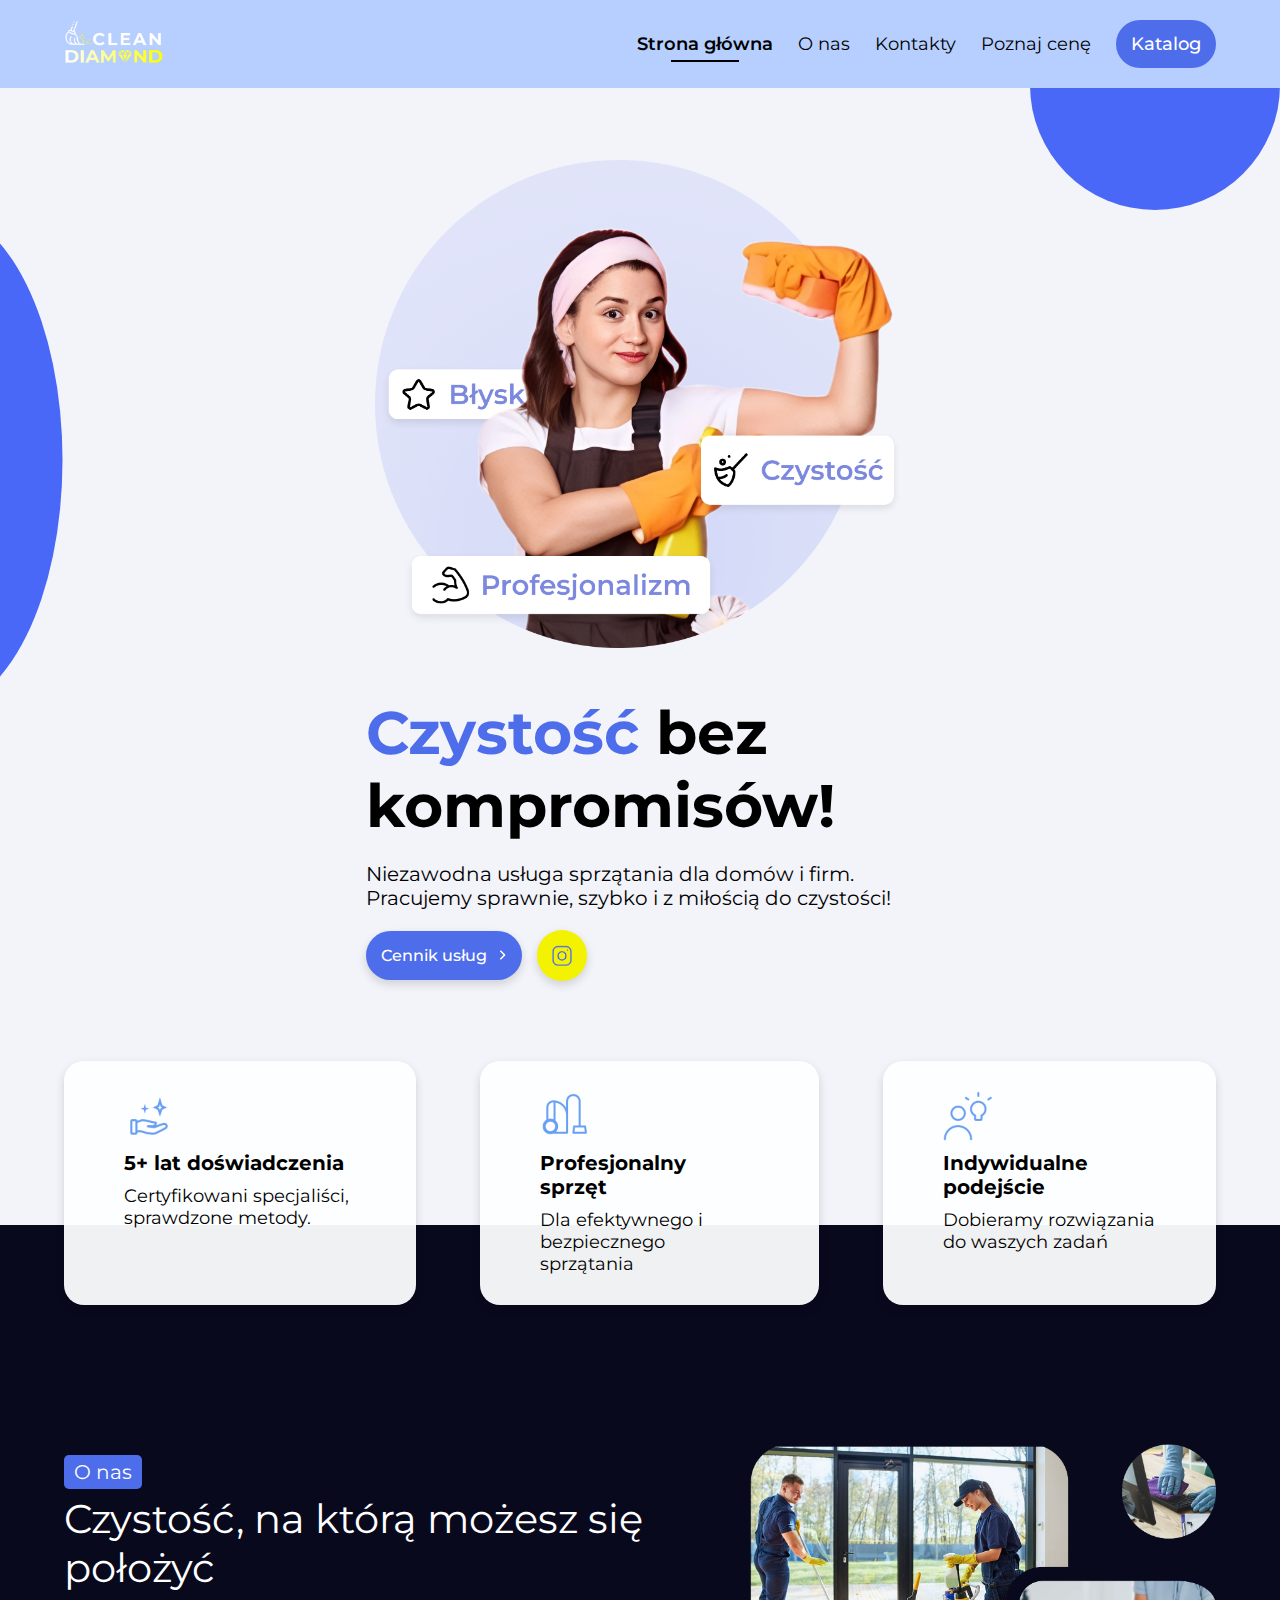
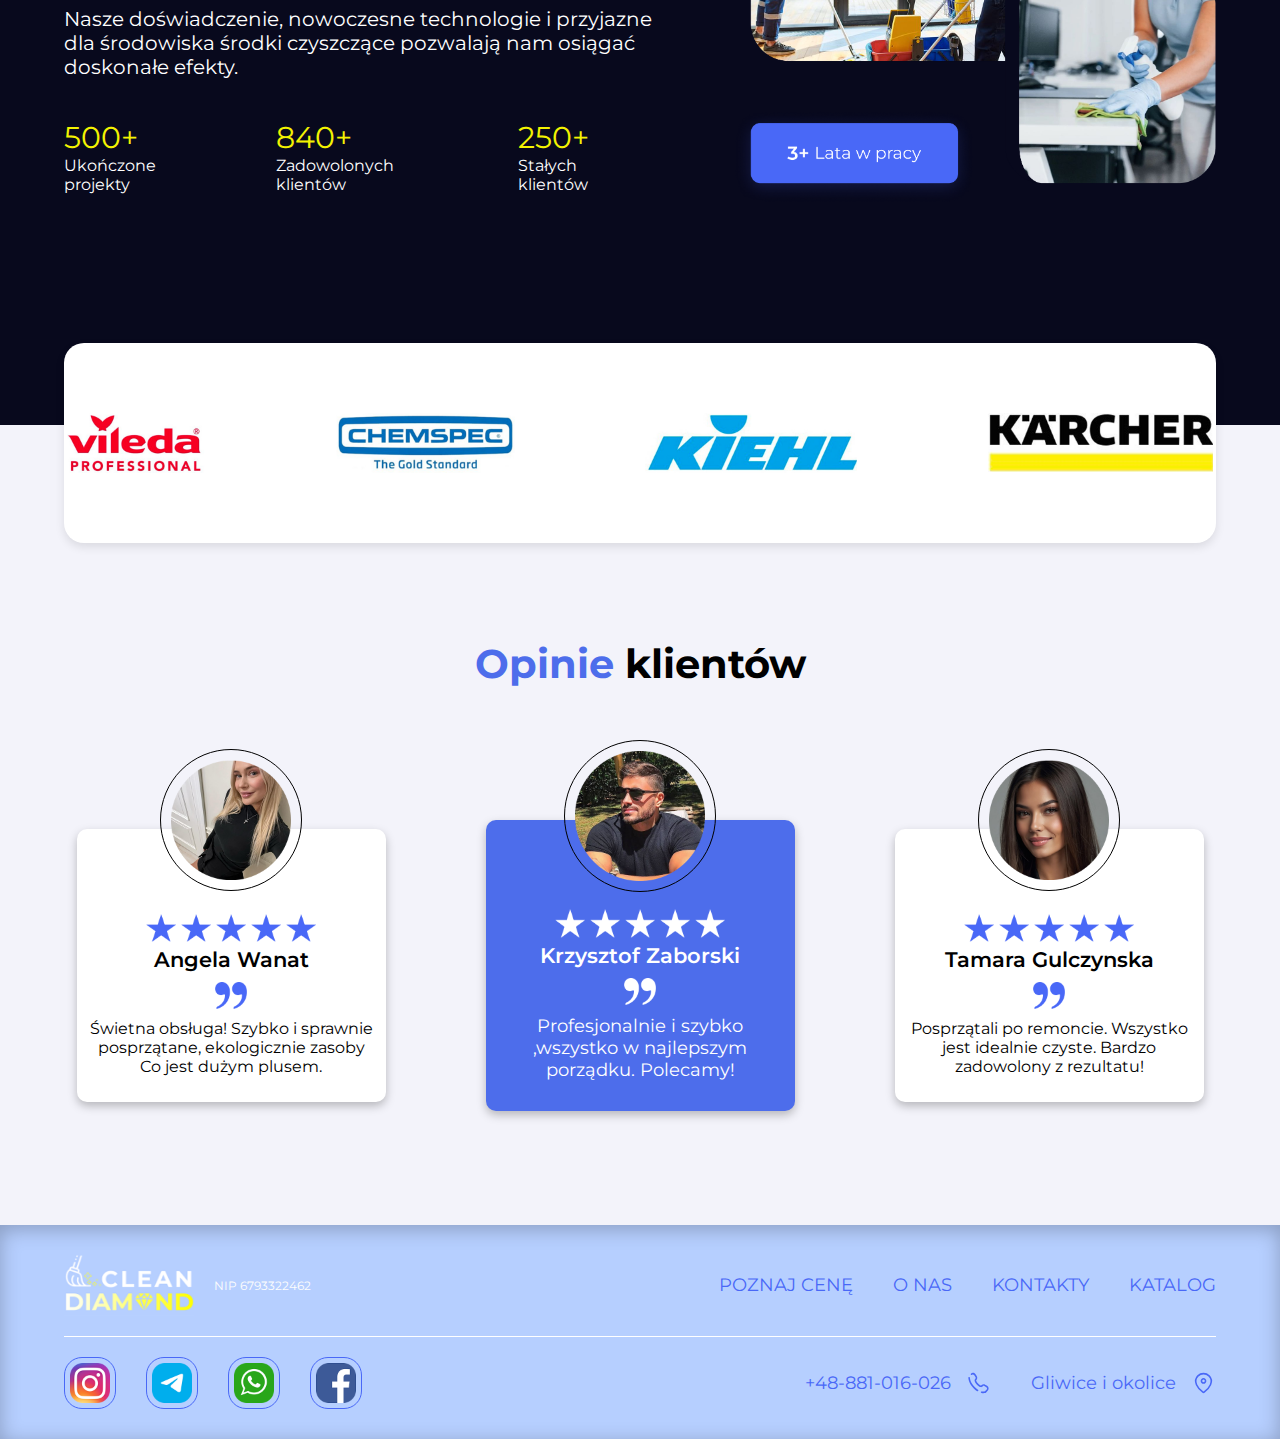
==== commit f89cea30: "fix" ====
--- a/index.html
+++ b/index.html
@@ -13,9 +13,9 @@
   <header class="header__wrapper">
     <div class="container">
       <nav class="navbar">
-        <div class="navbar__logo">
+        <a class="navbar__logo" href="index.html">
           <img src="imgs/logo.png" alt="">
-        </div>
+        </a>
         <div class="navbar__info">
           <a class="navbar__info_number" href="tel:+48881016026">
             <p class="navbar__info_number_phone">+48-881-016-026</p>
--- a/css/styles.css
+++ b/css/styles.css
@@ -163,7 +163,7 @@
   border-radius: 5px;
 }
 
-.header__mini_link > img {
+.header__mini_link>img {
   width: 100%;
   height: 100%;
   max-width: 15px;
@@ -227,45 +227,105 @@
   position: relative;
 }
 
-.services__wrapper::before {
+.hero__wrapper_home::after,
+.services__wrapper::after,
+.hero__wrapper_calc::after {
   content: "";
   position: absolute;
   width: 250px;
   height: 250px;
   background: rgba(73, 104, 247);
   border-radius: 50%;
-  filter: blur(180px);
-  top: 50%;
-  left: 0;
-  transform: translate(-75%, -160%);
-}
-
-.hero__wrapper_calc::before {
+  filter: blur(0px);
+  top: 0;
+  right: 0;
+  transform: translate(0, -80%);
+  z-index: -1;
+}
+
+.hero__wrapper_about::after,
+.hero__wrapper_contact::after {
   content: "";
   position: absolute;
   width: 250px;
   height: 250px;
   background: rgba(73, 104, 247);
   border-radius: 50%;
-  filter: blur(180px);
-  top: 50%;
+  filter: blur(0px);
+  top: 0;
+  right: 0;
+  transform: translate(0, -50%);
+  z-index: -1;
+}
+
+.services__wrapper::before {
+  content: "";
+  position: absolute;
+  width: 250px;
+  height: 500px;
+  background: rgba(73, 104, 247);
+  border-radius: 50%;
+  filter: blur(0px);
+  top: 0;
   left: 0;
-  transform: translate(-75%, -120%);
-}
-
-.hero__wrapper_home::before,
-.hero__wrapper_about::before,
+  transform: translate(-75%, 25%);
+  z-index: -1;
+}
+
+.hero__wrapper_calc::before {
+  content: "";
+  position: absolute;
+  width: 250px;
+  height: 500px;
+  background: rgba(73, 104, 247);
+  border-radius: 50%;
+  filter: blur(0px);
+  top: 0;
+  left: 0;
+  transform: translate(-75%, 40%);
+  z-index: -1;
+}
+
+.hero__wrapper_home::before {
+  content: "";
+  position: absolute;
+  width: 250px;
+  height: 500px;
+  background: rgba(73, 104, 247);
+  border-radius: 50%;
+  filter: blur(0px);
+  top: 0;
+  left: 0;
+  transform: translate(-75%, 10%);
+  z-index: -1;
+}
+
 .hero__wrapper_contact::before {
   content: "";
   position: absolute;
   width: 250px;
-  height: 250px;
+  height: 500px;
   background: rgba(73, 104, 247);
   border-radius: 50%;
-  filter: blur(180px);
-  top: 50%;
+  filter: blur(0px);
+  top: 0;
   left: 0;
-  transform: translate(-75%, -50%);
+  transform: translate(-75%, 60%);
+  z-index: -1;
+}
+
+.hero__wrapper_about::before {
+  content: "";
+  position: absolute;
+  width: 250px;
+  height: 500px;
+  background: rgba(73, 104, 247);
+  border-radius: 50%;
+  filter: blur(0px);
+  top: 0;
+  left: 0;
+  transform: translate(-75%, 30%);
+  z-index: -1;
 }
 
 .hero__container_home {
@@ -300,7 +360,7 @@
 .hero__info_title_home {
   font-size: 60px;
   width: 100%;
-  overflow-wrap: anywhere;
+  overflow-wrap: break-word;
 }
 
 .hero__info_title_home span {
@@ -585,7 +645,7 @@
   max-height: 120px;
 }
 
-.review__card_main > .review__card_img img {
+.review__card_main>.review__card_img img {
   width: 100%;
   height: 100%;
   max-width: 130px;
@@ -1475,7 +1535,7 @@
   gap: 10px;
 }
 
-.review__name.about > .review__rating img {
+.review__name.about>.review__rating img {
   width: 100%;
   height: 100%;
   max-width: 20px;
@@ -1539,6 +1599,7 @@
   height: 210px;
   max-width: 483px;
   max-height: 210px;
+  margin-right: 4rem;
   transform: translateX(-0.5rem)
 }
 
@@ -1709,11 +1770,17 @@
   }
 
   .hero__title_calc_text {
-    font-size: 35px;
+    font-size: 30px;
   }
 }
 
 @media (max-width: 1024px) {
+  
+  .hero__wrapper_img_contact img {
+    object-position: -1rem;
+    height: 600px;
+    transform: translateY(-15rem);
+  }
 
   .hero__title_calc_text {
     display: none;
@@ -1835,7 +1902,7 @@
 
   .hero__info_content_container {
     flex-direction: column;
-  } 
+  }
 
   .hero__info_qrcode img {
     width: 100%;
@@ -1845,7 +1912,7 @@
   .hero__form_container {
     gap: 34px;
   }
-  
+
   .form__bottom_btns_agree {
     overflow-wrap: none;
     width: 100%;
@@ -1905,7 +1972,6 @@
 }
 
 @media (max-width: 768px) {
-
   .container {
     padding: 0 2rem;
   }
@@ -1937,7 +2003,7 @@
   .hero__wrapper_calc {
     margin-top: 1.5rem;
   }
-  
+
   .hero__title_calc_container img {
     display: none;
   }
@@ -2060,7 +2126,11 @@
   }
 }
 
-@media (max-width: 370px) {
+@media (max-width: 380px) {
+
+  .hero__info_title_home {
+    font-size: 30px;
+  }
 
   .info__img_container img {
     object-position: -50rem;
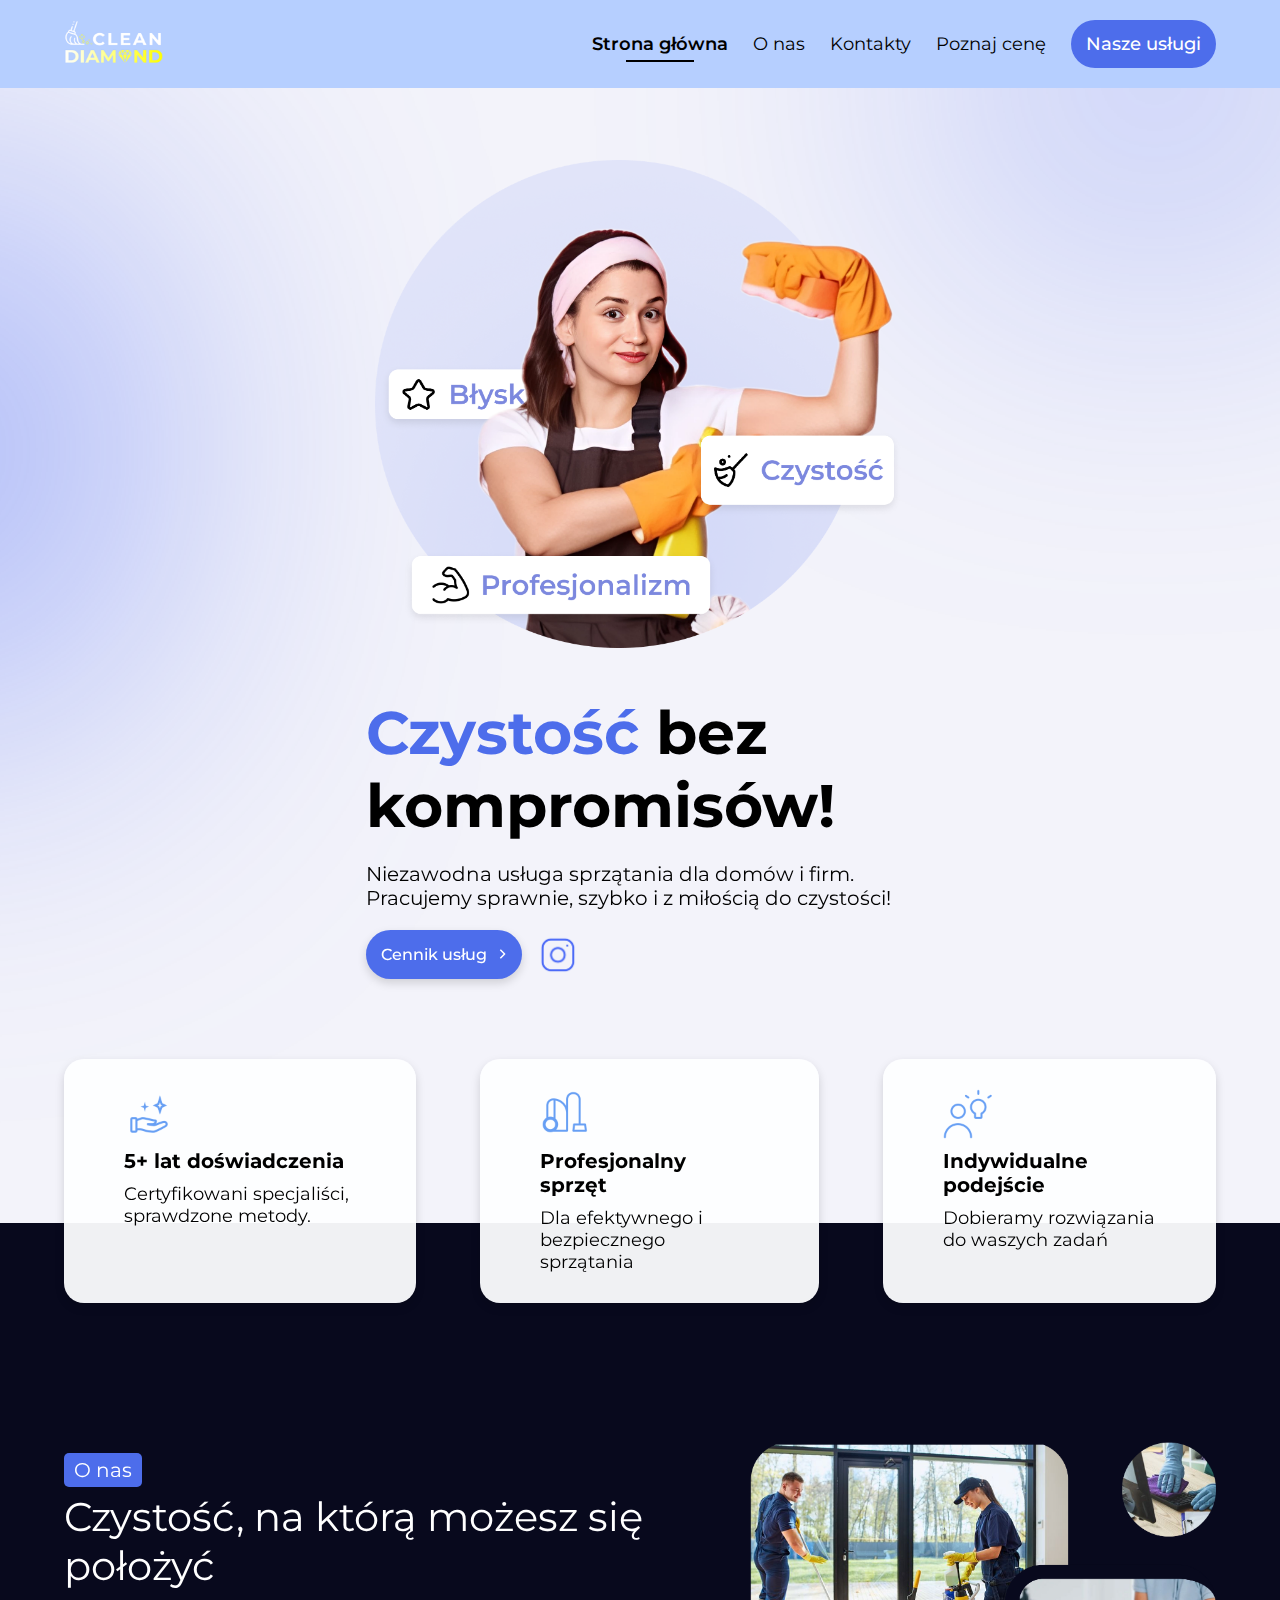
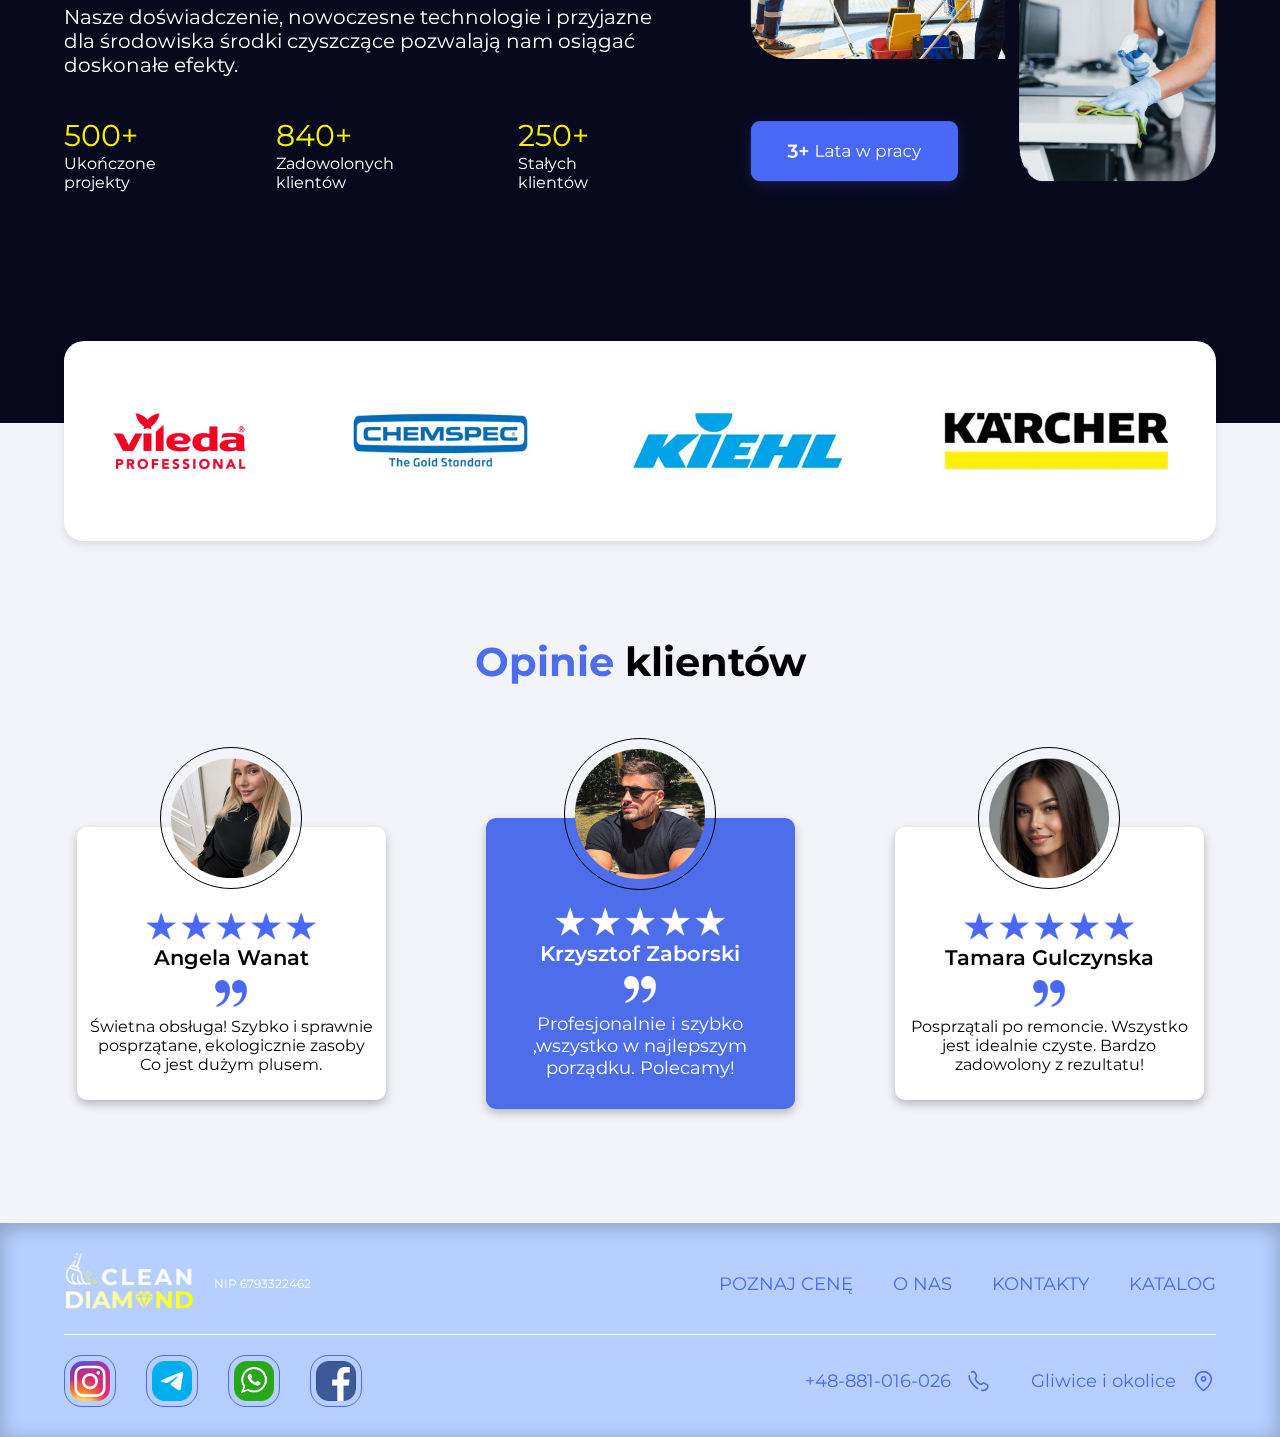
==== commit f36a79eb: "fix" ====
--- a/index.html
+++ b/index.html
@@ -40,7 +40,7 @@
             <a href="pages/priceCalculator.html" class="navbar__link">
               <li>Poznaj cenę</li>
             </a>
-            <a class="navbar__btn" href="pages/services.html">Katalog</a>
+            <a class="navbar__btn" href="pages/services.html">Nasze usługi</a>
           </ul>
         </div>
         <button class="navbar__burger_btn">
@@ -50,7 +50,7 @@
     </div>
     <div class="header__mini_wrapper">
       <div class="header__mini_container">
-        <a class="header__mini_catalog_btn" href="pages/services.html">Katalog</a>
+        <a class="header__mini_catalog_btn" href="pages/services.html">Nasze usługi</a>
         <div class="headerr__mini_links_container">
           <a class="header__mini_link" href="index.html">
             <div class="header__mini_link_info">
@@ -108,7 +108,7 @@
               <img src="icons/arrow_right_white.svg" alt="">
             </a>
             <a href="https://www.instagram.com/cleaning.gliwice?igsh=MWJ4aXNsM245OTVhMQ==" target="_blank" class="hero__info_inst_btn_home">
-              <img src="icons/instagram_blue.png" alt="">
+              <img src="icons/instagram_blue_index_icon.png" alt="">
             </a>
           </div>
         </div>
--- a/css/styles.css
+++ b/css/styles.css
@@ -3,6 +3,8 @@
   height: 88px;
   width: 100%;
   z-index: 10;
+  position: fixed;
+  top: 0;
 }
 
 .navbar {
@@ -120,10 +122,11 @@
   display: none;
   position: absolute;
   width: 100%;
-  height: 100%;
+  height: 100vh;
   justify-content: center;
   background-color: rgba(243, 243, 250, 0.95);
   z-index: 10;
+  touch-action: none;
 }
 
 .header__mini_wrapper.open {
@@ -216,7 +219,7 @@
 
 .hero__wrapper_home {
   display: flex;
-  margin-top: 4.5rem;
+  margin-top: calc(88px + 4.5rem);
   position: relative;
 }
 
@@ -231,100 +234,100 @@
 .services__wrapper::after,
 .hero__wrapper_calc::after {
   content: "";
-  position: absolute;
+  position: fixed;
   width: 250px;
   height: 250px;
   background: rgba(73, 104, 247);
   border-radius: 50%;
-  filter: blur(0px);
+  filter: blur(200px);
   top: 0;
   right: 0;
-  transform: translate(0, -80%);
+  transform: translate(0, -20%);
   z-index: -1;
 }
 
 .hero__wrapper_about::after,
 .hero__wrapper_contact::after {
   content: "";
-  position: absolute;
+  position: fixed;
   width: 250px;
   height: 250px;
   background: rgba(73, 104, 247);
   border-radius: 50%;
-  filter: blur(0px);
+  filter: blur(200px);
   top: 0;
   right: 0;
-  transform: translate(0, -50%);
+  transform: translate(0, -20%);
   z-index: -1;
 }
 
 .services__wrapper::before {
   content: "";
-  position: absolute;
+  position: fixed;
   width: 250px;
   height: 500px;
   background: rgba(73, 104, 247);
   border-radius: 50%;
-  filter: blur(0px);
+  filter: blur(200px);
   top: 0;
   left: 0;
-  transform: translate(-75%, 25%);
+  transform: translate(-75%, 60%);
   z-index: -1;
 }
 
 .hero__wrapper_calc::before {
   content: "";
-  position: absolute;
+  position: fixed;
   width: 250px;
   height: 500px;
   background: rgba(73, 104, 247);
   border-radius: 50%;
-  filter: blur(0px);
+  filter: blur(200px);
+  top: 0;
+  left: 0;
+  transform: translate(-75%, 70%);
+  z-index: -1;
+}
+
+.hero__wrapper_home::before {
+  content: "";
+  position: fixed;
+  width: 250px;
+  height: 500px;
+  background: rgba(73, 104, 247);
+  border-radius: 50%;
+  filter: blur(200px);
   top: 0;
   left: 0;
   transform: translate(-75%, 40%);
   z-index: -1;
 }
 
-.hero__wrapper_home::before {
+.hero__wrapper_contact::before {
   content: "";
-  position: absolute;
+  position: fixed;
   width: 250px;
   height: 500px;
   background: rgba(73, 104, 247);
   border-radius: 50%;
-  filter: blur(0px);
+  filter: blur(200px);
   top: 0;
   left: 0;
-  transform: translate(-75%, 10%);
+  transform: translate(-75%, 80%);
   z-index: -1;
 }
 
-.hero__wrapper_contact::before {
+.hero__wrapper_about::before {
   content: "";
-  position: absolute;
+  position: fixed;
   width: 250px;
   height: 500px;
   background: rgba(73, 104, 247);
   border-radius: 50%;
-  filter: blur(0px);
+  filter: blur(200px);
   top: 0;
   left: 0;
-  transform: translate(-75%, 60%);
-  z-index: -1;
-}
-
-.hero__wrapper_about::before {
-  content: "";
-  position: absolute;
-  width: 250px;
-  height: 500px;
-  background: rgba(73, 104, 247);
-  border-radius: 50%;
-  filter: blur(0px);
-  top: 0;
-  left: 0;
-  transform: translate(-75%, 30%);
+  transform: translate(-75%, 55%);
   z-index: -1;
 }
 
@@ -389,14 +392,6 @@
   box-shadow: 0 4px 10px rgba(0, 0, 0, 0.15);
 }
 
-.hero__info_inst_btn_home {
-  background-color: var(--clr-yellow);
-  flex-shrink: 0;
-  border-radius: 45px;
-  padding: 13px;
-  box-shadow: 0 4px 10px rgba(0, 0, 0, 0.15);
-}
-
 .hero__info_price_btn_home img {
   width: 100%;
   height: 100%;
@@ -407,8 +402,8 @@
 .hero__info_inst_btn_home img {
   width: 100%;
   height: 100%;
-  max-width: 25px;
-  max-height: 25px;
+  max-width: 41px;
+  max-height: 41px;
 }
 
 .experience__wrapper {
@@ -555,7 +550,7 @@
   flex-wrap: wrap;
   gap: 130px;
   border-radius: 20px;
-  padding: 70px 0;
+  padding: 70px 20px;
   box-shadow: 0 4px 10px rgba(0, 0, 0, 0.1);
 }
 
@@ -800,7 +795,7 @@
 }
 
 .services__wrapper {
-  margin-top: 60px;
+  margin-top: calc(88px + 60px);
   margin-bottom: 60px;
 }
 
@@ -982,7 +977,7 @@
 }
 
 .hero__wrapper_contact {
-  margin-top: 1rem;
+  margin-top: calc(88px + 1rem);
   min-height: 90vh;
 }
 
@@ -1235,7 +1230,7 @@
 }
 
 .hero__wrapper_about {
-  padding: 50px 0;
+  padding: calc(88px + 50px) 0;
 }
 
 .hero__container_about {
@@ -1560,7 +1555,7 @@
 }
 
 .hero__wrapper_calc {
-  margin-top: 4rem;
+  margin-top: calc(4rem + 88px);
   margin-bottom: 4rem;
   display: flex;
   flex-direction: column;
@@ -1738,6 +1733,11 @@
 }
 
 @media (max-width: 1536px) {
+
+  .experience__companies_container {
+    gap: 100px;
+  }
+
   .experience__cards_container {
     gap: 4rem;
   }
@@ -1749,6 +1749,10 @@
   .reviews__cards__container.about {
     gap: 90px;
   }
+
+  .navbar__info {
+    gap: 20px;
+  }
 }
 
 @media (max-width: 1280px) {
@@ -1775,7 +1779,7 @@
 }
 
 @media (max-width: 1024px) {
-  
+
   .hero__wrapper_img_contact img {
     object-position: -1rem;
     height: 600px;
@@ -1792,7 +1796,7 @@
 
   .navbar__link,
   .navbar__btn {
-    font-size: 17px;
+    font-size: 15px;
   }
 
   .footer__divider {
@@ -1805,16 +1809,22 @@
     gap: 30px;
   }
 
-  .footer__top {
-    flex-direction: column;
-    gap: 30px;
-  }
-
+  .footer__top,
+  .footer__bottom,
   .footer__top_logo {
     flex-direction: column;
     gap: 30px;
   }
 
+  .footer__links_bottom {
+    flex-direction: column;
+    gap: 20px;
+  }
+
+  .footer__link_bottom img {
+    display: none;
+  }
+
   .footer__top_nip {
     font-size: 18px;
   }
@@ -1826,10 +1836,6 @@
   .footer__links_top {
     flex-direction: column;
     gap: 20px;
-  }
-
-  .footer__links_bottom {
-    display: none;
   }
 
   .footer__bottom {
@@ -2001,7 +2007,7 @@
   }
 
   .hero__wrapper_calc {
-    margin-top: 1.5rem;
+    margin-top: calc(88px + 1.5rem);
   }
 
   .hero__title_calc_container img {
@@ -2066,10 +2072,17 @@
   .services__card {
     padding: 10px 15px;
   }
+
+  .hero__wrapper_home::after,
+  .services__wrapper::after,
+  .hero__wrapper_calc::after,
+  .hero__wrapper_about::after,
+  .hero__wrapper_contact::after {
+    display: none;
+  }
 }
 
 @media (max-width: 640px) {
-
   .hero__services_divider {
     flex-direction: column;
     gap: 15px;
@@ -2112,6 +2125,10 @@
 }
 
 @media (max-width: 475px) {
+  .hero__info_price_btn_home {
+    flex: 1;
+    justify-content: center;
+  }
 
   .navbar__info_location {
     gap: 5px;
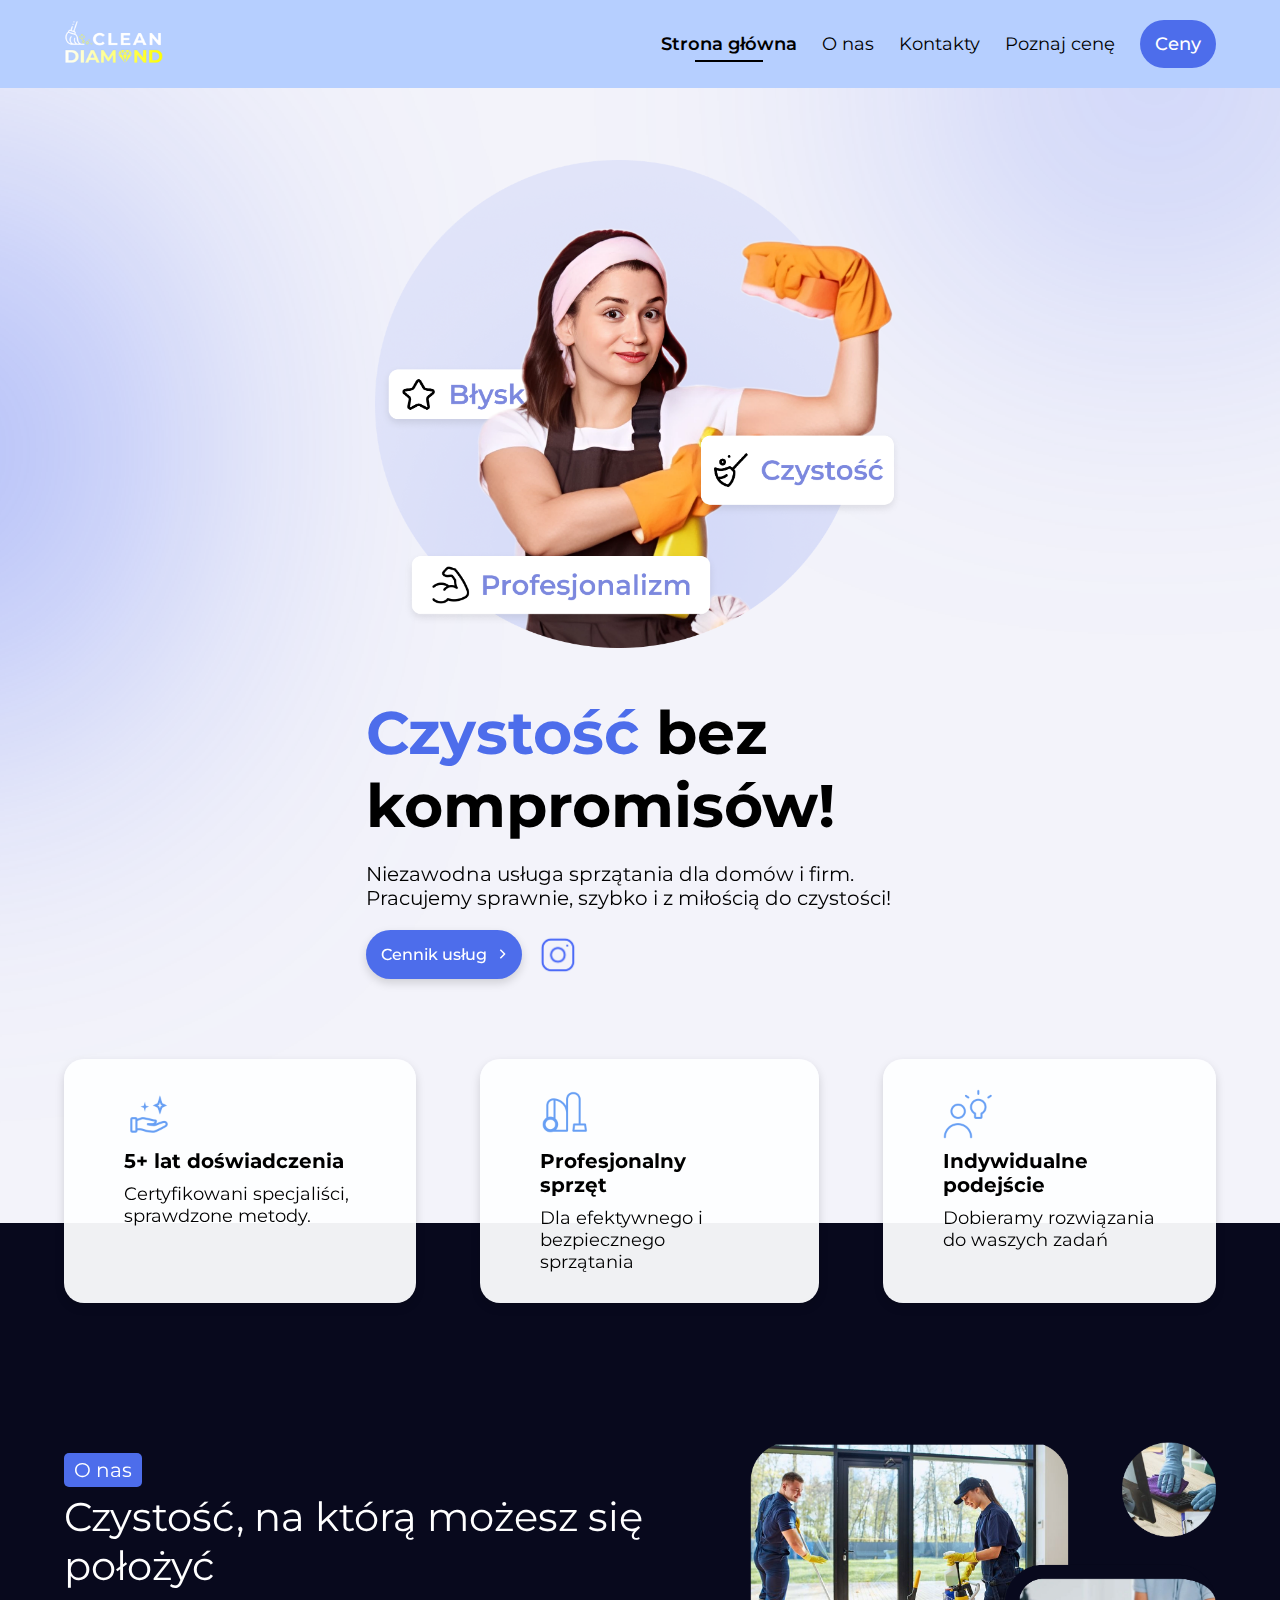
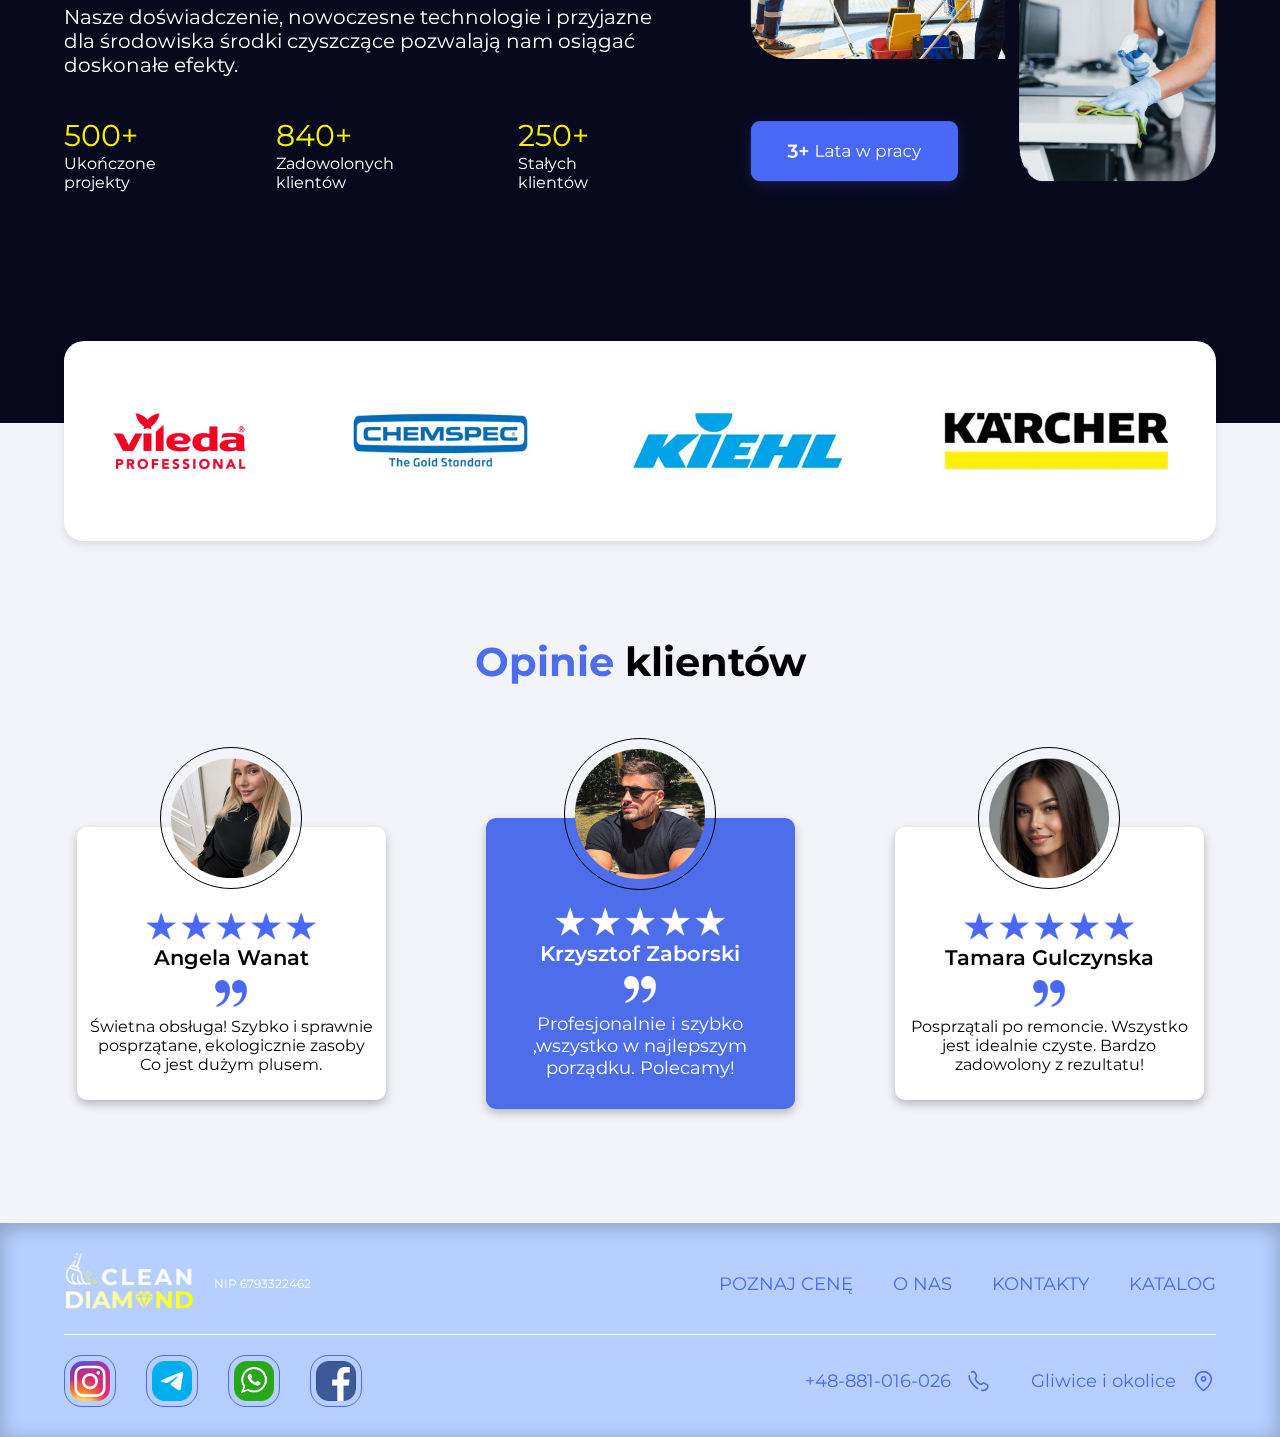
==== commit 023f145f: "fix" ====
--- a/index.html
+++ b/index.html
@@ -40,7 +40,7 @@
             <a href="pages/priceCalculator.html" class="navbar__link">
               <li>Poznaj cenę</li>
             </a>
-            <a class="navbar__btn" href="pages/services.html">Nasze usługi</a>
+            <a class="navbar__btn" href="pages/services.html">Ceny</a>
           </ul>
         </div>
         <button class="navbar__burger_btn">
@@ -50,7 +50,7 @@
     </div>
     <div class="header__mini_wrapper">
       <div class="header__mini_container">
-        <a class="header__mini_catalog_btn" href="pages/services.html">Nasze usługi</a>
+        <a class="header__mini_catalog_btn" href="pages/services.html">Ceny</a>
         <div class="headerr__mini_links_container">
           <a class="header__mini_link" href="index.html">
             <div class="header__mini_link_info">
--- a/css/styles.css
+++ b/css/styles.css
@@ -1732,6 +1732,49 @@
   display: none;
 }
 
+.contact__modal_wrapper {
+  pointer-events: none;
+  display: flex;
+  position: fixed;
+  top: 0;
+  z-index: 10;
+  height: fit-content;
+  justify-content: center;
+  left: 50%;
+  transform: translate(-50%, -150%);
+  margin-top: 8px;
+  transition: transform 0.25s ease-in-out;
+}
+
+.contact__modal_wrapper.visible {
+  transform: translate(-50%, 0);
+}
+
+.contact__modal_container {
+  pointer-events: auto;
+  display: flex;
+  align-items: center;
+  height: fit-content;
+  overflow-wrap: anywhere;
+  background-color: var(--clr-white);
+  border-radius: 50px;
+  padding: 10px 16px;
+  max-width: 418px;
+  gap: 8px;
+}
+
+.contact__modal_container img {
+  width: 100%;
+  height: 100%;
+  max-width: 50px;
+  max-height: 50px;
+}
+
+.contact__modal_text {
+  font-size: 20px;
+  user-select: none;
+}
+
 @media (max-width: 1536px) {
 
   .experience__companies_container {
@@ -2080,9 +2123,18 @@
   .hero__wrapper_contact::after {
     display: none;
   }
+
+  .contact__modal_wrapper {
+    margin-top: 5px;
+  }
 }
 
 @media (max-width: 640px) {
+
+  .contact__modal_text {
+    font-size: 18px;
+  }
+
   .hero__services_divider {
     flex-direction: column;
     gap: 15px;
